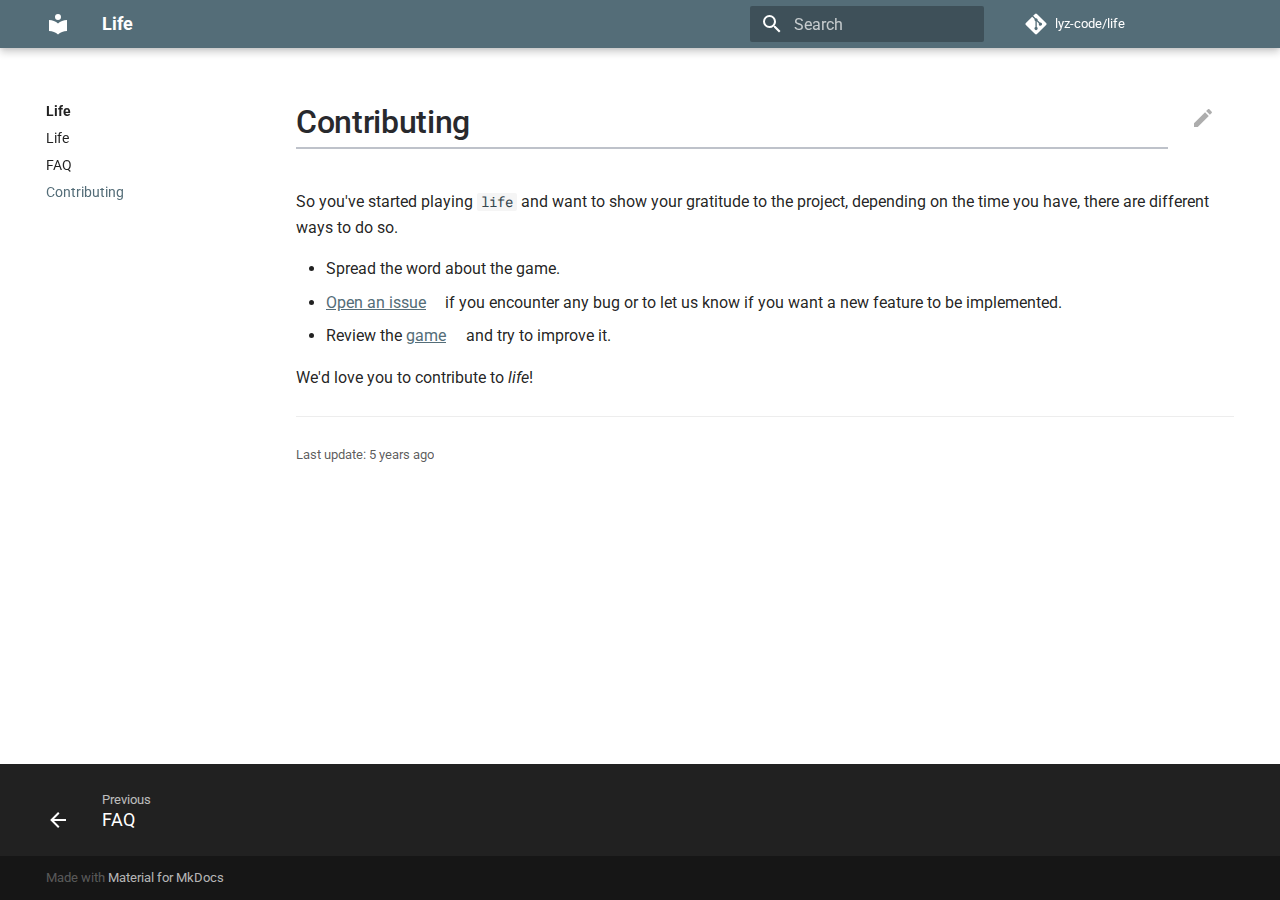
==== contributing/index.html @ 1836d6fb "deploy: f4def1aa5fb18f0d63b0f2f12a3c6569b18adb07" ====
<!doctype html><html lang=en class=no-js> <head><meta charset=utf-8><meta name=viewport content="width=device-width,initial-scale=1"><meta name=author content=Lyz><link href=https://lyz-code.github.io/life/contributing/ rel=canonical><link rel=icon href=../assets/images/favicon.png><meta name=generator content="mkdocs-1.2.3, mkdocs-material-8.1.9"><title>Contributing - Life</title><link rel=stylesheet href=../assets/stylesheets/main.2b4465f4.min.css><link rel=stylesheet href=../assets/stylesheets/palette.e6a45f82.min.css><meta name=theme-color content=#546d78><link rel=preconnect href=https://fonts.gstatic.com crossorigin><link rel=stylesheet href="https://fonts.googleapis.com/css?family=Roboto:300,400,400i,700%7CRoboto+Mono&display=fallback"><style>:root{--md-text-font:"Roboto";--md-code-font:"Roboto Mono"}</style><link rel=stylesheet href=../css/timeago.css><link rel=stylesheet href=../stylesheets/extra.css><link rel=stylesheet href=../stylesheets/links.css><script>__md_scope=new URL("..",location),__md_get=(e,_=localStorage,t=__md_scope)=>JSON.parse(_.getItem(t.pathname+"."+e)),__md_set=(e,_,t=localStorage,a=__md_scope)=>{try{t.setItem(a.pathname+"."+e,JSON.stringify(_))}catch(e){}}</script></head> <body dir=ltr data-md-color-scheme data-md-color-primary=blue-grey data-md-color-accent=light-blue> <input class=md-toggle data-md-toggle=drawer type=checkbox id=__drawer autocomplete=off> <input class=md-toggle data-md-toggle=search type=checkbox id=__search autocomplete=off> <label class=md-overlay for=__drawer></label> <div data-md-component=skip> </div> <div data-md-component=announce> </div> <header class=md-header data-md-component=header> <nav class="md-header__inner md-grid" aria-label=Header> <a href=.. title=Life class="md-header__button md-logo" aria-label=Life data-md-component=logo> <svg xmlns=http://www.w3.org/2000/svg viewbox="0 0 24 24"><path d="M12 8a3 3 0 0 0 3-3 3 3 0 0 0-3-3 3 3 0 0 0-3 3 3 3 0 0 0 3 3m0 3.54C9.64 9.35 6.5 8 3 8v11c3.5 0 6.64 1.35 9 3.54 2.36-2.19 5.5-3.54 9-3.54V8c-3.5 0-6.64 1.35-9 3.54z"/></svg> </a> <label class="md-header__button md-icon" for=__drawer> <svg xmlns=http://www.w3.org/2000/svg viewbox="0 0 24 24"><path d="M3 6h18v2H3V6m0 5h18v2H3v-2m0 5h18v2H3v-2z"/></svg> </label> <div class=md-header__title data-md-component=header-title> <div class=md-header__ellipsis> <div class=md-header__topic> <span class=md-ellipsis> Life </span> </div> <div class=md-header__topic data-md-component=header-topic> <span class=md-ellipsis> Contributing </span> </div> </div> </div> <label class="md-header__button md-icon" for=__search> <svg xmlns=http://www.w3.org/2000/svg viewbox="0 0 24 24"><path d="M9.5 3A6.5 6.5 0 0 1 16 9.5c0 1.61-.59 3.09-1.56 4.23l.27.27h.79l5 5-1.5 1.5-5-5v-.79l-.27-.27A6.516 6.516 0 0 1 9.5 16 6.5 6.5 0 0 1 3 9.5 6.5 6.5 0 0 1 9.5 3m0 2C7 5 5 7 5 9.5S7 14 9.5 14 14 12 14 9.5 12 5 9.5 5z"/></svg> </label> <div class=md-search data-md-component=search role=dialog> <label class=md-search__overlay for=__search></label> <div class=md-search__inner role=search> <form class=md-search__form name=search> <input type=text class=md-search__input name=query aria-label=Search placeholder=Search autocapitalize=off autocorrect=off autocomplete=off spellcheck=false data-md-component=search-query required> <label class="md-search__icon md-icon" for=__search> <svg xmlns=http://www.w3.org/2000/svg viewbox="0 0 24 24"><path d="M9.5 3A6.5 6.5 0 0 1 16 9.5c0 1.61-.59 3.09-1.56 4.23l.27.27h.79l5 5-1.5 1.5-5-5v-.79l-.27-.27A6.516 6.516 0 0 1 9.5 16 6.5 6.5 0 0 1 3 9.5 6.5 6.5 0 0 1 9.5 3m0 2C7 5 5 7 5 9.5S7 14 9.5 14 14 12 14 9.5 12 5 9.5 5z"/></svg> <svg xmlns=http://www.w3.org/2000/svg viewbox="0 0 24 24"><path d="M20 11v2H8l5.5 5.5-1.42 1.42L4.16 12l7.92-7.92L13.5 5.5 8 11h12z"/></svg> </label> <nav class=md-search__options aria-label=Search> <button type=reset class="md-search__icon md-icon" aria-label=Clear tabindex=-1> <svg xmlns=http://www.w3.org/2000/svg viewbox="0 0 24 24"><path d="M19 6.41 17.59 5 12 10.59 6.41 5 5 6.41 10.59 12 5 17.59 6.41 19 12 13.41 17.59 19 19 17.59 13.41 12 19 6.41z"/></svg> </button> </nav> </form> <div class=md-search__output> <div class=md-search__scrollwrap data-md-scrollfix> <div class=md-search-result data-md-component=search-result> <div class=md-search-result__meta> Initializing search </div> <ol class=md-search-result__list></ol> </div> </div> </div> </div> </div> <div class=md-header__source> <a href=https://github.com/lyz-code/life/ title="Go to repository" class=md-source data-md-component=source> <div class="md-source__icon md-icon"> <svg xmlns=http://www.w3.org/2000/svg viewbox="0 0 448 512"><path d="M439.55 236.05 244 40.45a28.87 28.87 0 0 0-40.81 0l-40.66 40.63 51.52 51.52c27.06-9.14 52.68 16.77 43.39 43.68l49.66 49.66c34.23-11.8 61.18 31 35.47 56.69-26.49 26.49-70.21-2.87-56-37.34L240.22 199v121.85c25.3 12.54 22.26 41.85 9.08 55a34.34 34.34 0 0 1-48.55 0c-17.57-17.6-11.07-46.91 11.25-56v-123c-20.8-8.51-24.6-30.74-18.64-45L142.57 101 8.45 235.14a28.86 28.86 0 0 0 0 40.81l195.61 195.6a28.86 28.86 0 0 0 40.8 0l194.69-194.69a28.86 28.86 0 0 0 0-40.81z"/></svg> </div> <div class=md-source__repository> lyz-code/life </div> </a> </div> </nav> </header> <div class=md-container data-md-component=container> <main class=md-main data-md-component=main> <div class="md-main__inner md-grid"> <div class="md-sidebar md-sidebar--primary" data-md-component=sidebar data-md-type=navigation> <div class=md-sidebar__scrollwrap> <div class=md-sidebar__inner> <nav class="md-nav md-nav--primary" aria-label=Navigation data-md-level=0> <label class=md-nav__title for=__drawer> <a href=.. title=Life class="md-nav__button md-logo" aria-label=Life data-md-component=logo> <svg xmlns=http://www.w3.org/2000/svg viewbox="0 0 24 24"><path d="M12 8a3 3 0 0 0 3-3 3 3 0 0 0-3-3 3 3 0 0 0-3 3 3 3 0 0 0 3 3m0 3.54C9.64 9.35 6.5 8 3 8v11c3.5 0 6.64 1.35 9 3.54 2.36-2.19 5.5-3.54 9-3.54V8c-3.5 0-6.64 1.35-9 3.54z"/></svg> </a> Life </label> <div class=md-nav__source> <a href=https://github.com/lyz-code/life/ title="Go to repository" class=md-source data-md-component=source> <div class="md-source__icon md-icon"> <svg xmlns=http://www.w3.org/2000/svg viewbox="0 0 448 512"><path d="M439.55 236.05 244 40.45a28.87 28.87 0 0 0-40.81 0l-40.66 40.63 51.52 51.52c27.06-9.14 52.68 16.77 43.39 43.68l49.66 49.66c34.23-11.8 61.18 31 35.47 56.69-26.49 26.49-70.21-2.87-56-37.34L240.22 199v121.85c25.3 12.54 22.26 41.85 9.08 55a34.34 34.34 0 0 1-48.55 0c-17.57-17.6-11.07-46.91 11.25-56v-123c-20.8-8.51-24.6-30.74-18.64-45L142.57 101 8.45 235.14a28.86 28.86 0 0 0 0 40.81l195.61 195.6a28.86 28.86 0 0 0 40.8 0l194.69-194.69a28.86 28.86 0 0 0 0-40.81z"/></svg> </div> <div class=md-source__repository> lyz-code/life </div> </a> </div> <ul class=md-nav__list data-md-scrollfix> <li class=md-nav__item> <a href=.. class=md-nav__link> Life </a> </li> <li class=md-nav__item> <a href=../faq/ class=md-nav__link> FAQ </a> </li> <li class="md-nav__item md-nav__item--active"> <input class="md-nav__toggle md-toggle" data-md-toggle=toc type=checkbox id=__toc> <a href=./ class="md-nav__link md-nav__link--active"> Contributing </a> </li> </ul> </nav> </div> </div> </div> <div class=md-content data-md-component=content> <article class="md-content__inner md-typeset"> <a href=https://github.com/lyz-code/life/edit/master/docs/contributing.md title="Edit this page" class="md-content__button md-icon"> <svg xmlns=http://www.w3.org/2000/svg viewbox="0 0 24 24"><path d="M20.71 7.04c.39-.39.39-1.04 0-1.41l-2.34-2.34c-.37-.39-1.02-.39-1.41 0l-1.84 1.83 3.75 3.75M3 17.25V21h3.75L17.81 9.93l-3.75-3.75L3 17.25z"/></svg> </a> <h1>Contributing</h1> <p>So you've started playing <code>life</code> and want to show your gratitude to the project, depending on the time you have, there are different ways to do so.</p> <ul> <li>Spread the word about the game.</li> <li><a href=https://github.com/lyz-code/life/issues/new>Open an issue</a> if you encounter any bug or to let us know if you want a new feature to be implemented.</li> <li>Review the <a href=https://lyz-code.github.io/life>game</a> and try to improve it.</li> </ul> <p>We'd love you to contribute to <em>life</em>!</p> <hr> <div class=md-source-file> <small> Last update: <span class="git-revision-date-localized-plugin git-revision-date-localized-plugin-timeago"><span class=timeago datetime=2021-06-22T20:42:42+00:00 locale=en></span></span><span class="git-revision-date-localized-plugin git-revision-date-localized-plugin-iso_date">2021-06-22</span> </small> </div> </article> </div> </div> </main> <footer class=md-footer> <nav class="md-footer__inner md-grid" aria-label=Footer> <a href=../faq/ class="md-footer__link md-footer__link--prev" aria-label="Previous: FAQ" rel=prev> <div class="md-footer__button md-icon"> <svg xmlns=http://www.w3.org/2000/svg viewbox="0 0 24 24"><path d="M20 11v2H8l5.5 5.5-1.42 1.42L4.16 12l7.92-7.92L13.5 5.5 8 11h12z"/></svg> </div> <div class=md-footer__title> <div class=md-ellipsis> <span class=md-footer__direction> Previous </span> FAQ </div> </div> </a> </nav> <div class="md-footer-meta md-typeset"> <div class="md-footer-meta__inner md-grid"> <div class=md-copyright> Made with <a href=https://squidfunk.github.io/mkdocs-material/ target=_blank rel=noopener> Material for MkDocs </a> </div> </div> </div> </footer> </div> <div class=md-dialog data-md-component=dialog> <div class="md-dialog__inner md-typeset"></div> </div> <script id=__config type=application/json>{"base": "..", "features": ["navigation.instant"], "translations": {"clipboard.copy": "Copy to clipboard", "clipboard.copied": "Copied to clipboard", "search.config.lang": "en", "search.config.pipeline": "trimmer, stopWordFilter", "search.config.separator": "[\\s\\-]+", "search.placeholder": "Search", "search.result.placeholder": "Type to start searching", "search.result.none": "No matching documents", "search.result.one": "1 matching document", "search.result.other": "# matching documents", "search.result.more.one": "1 more on this page", "search.result.more.other": "# more on this page", "search.result.term.missing": "Missing", "select.version.title": "Select version"}, "search": "../assets/javascripts/workers/search.22074ed6.min.js"}</script> <script src=../assets/javascripts/bundle.960e086b.min.js></script> <script src=../js/timeago.min.js></script> <script src=../js/timeago_mkdocs_material.js></script> </body> </html>
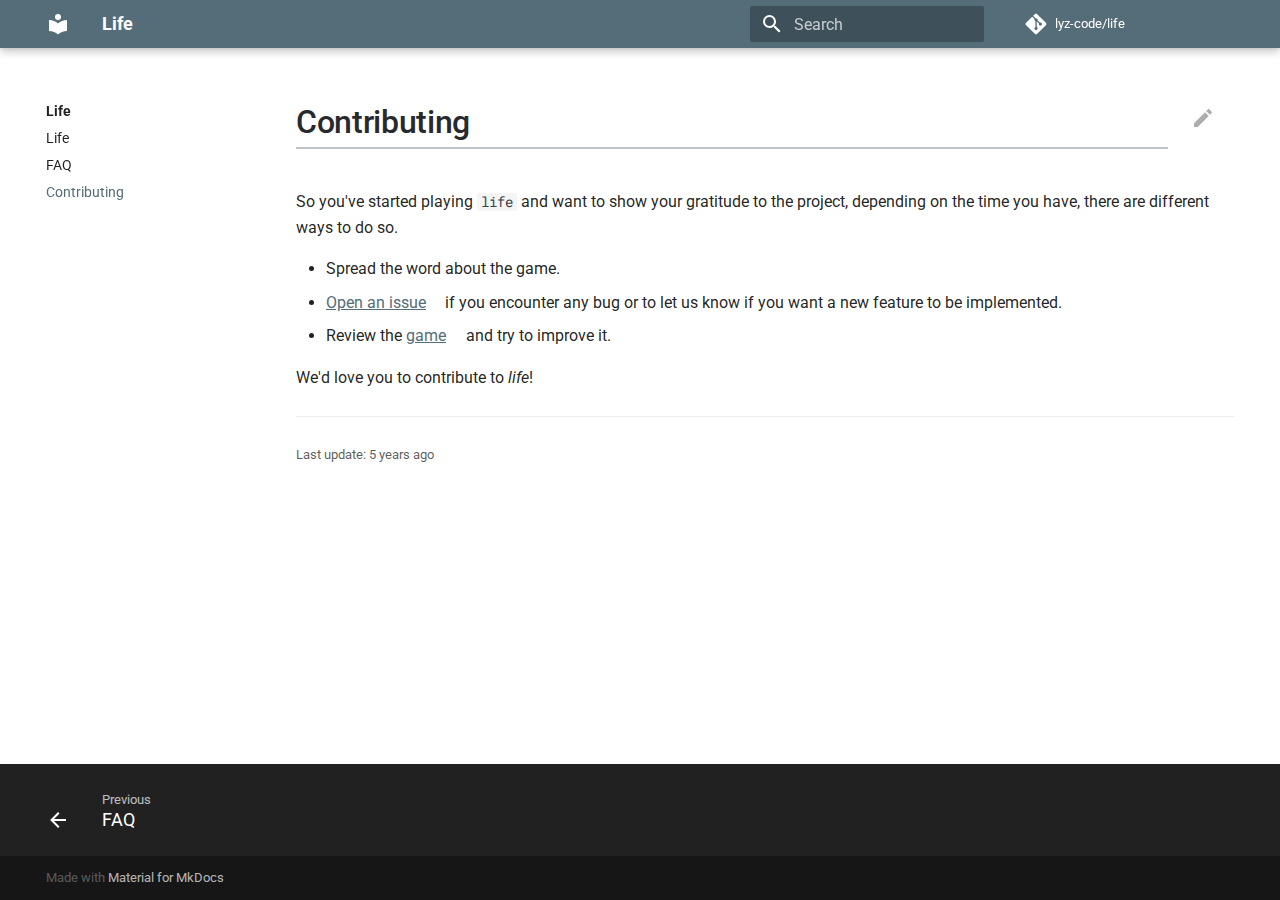
==== commit 3f2b4d5f: "deploy: 45ec21b28f0b1be869f66901654260737aacaf7c" ====
--- a/contributing/index.html
+++ b/contributing/index.html
@@ -1 +1 @@
-<!doctype html><html lang=en class=no-js> <head><meta charset=utf-8><meta name=viewport content="width=device-width,initial-scale=1"><meta name=author content=Lyz><link href=https://lyz-code.github.io/life/contributing/ rel=canonical><link rel=icon href=../assets/images/favicon.png><meta name=generator content="mkdocs-1.2.3, mkdocs-material-8.1.9"><title>Contributing - Life</title><link rel=stylesheet href=../assets/stylesheets/main.2b4465f4.min.css><link rel=stylesheet href=../assets/stylesheets/palette.e6a45f82.min.css><meta name=theme-color content=#546d78><link rel=preconnect href=https://fonts.gstatic.com crossorigin><link rel=stylesheet href="https://fonts.googleapis.com/css?family=Roboto:300,400,400i,700%7CRoboto+Mono&display=fallback"><style>:root{--md-text-font:"Roboto";--md-code-font:"Roboto Mono"}</style><link rel=stylesheet href=../css/timeago.css><link rel=stylesheet href=../stylesheets/extra.css><link rel=stylesheet href=../stylesheets/links.css><script>__md_scope=new URL("..",location),__md_get=(e,_=localStorage,t=__md_scope)=>JSON.parse(_.getItem(t.pathname+"."+e)),__md_set=(e,_,t=localStorage,a=__md_scope)=>{try{t.setItem(a.pathname+"."+e,JSON.stringify(_))}catch(e){}}</script></head> <body dir=ltr data-md-color-scheme data-md-color-primary=blue-grey data-md-color-accent=light-blue> <input class=md-toggle data-md-toggle=drawer type=checkbox id=__drawer autocomplete=off> <input class=md-toggle data-md-toggle=search type=checkbox id=__search autocomplete=off> <label class=md-overlay for=__drawer></label> <div data-md-component=skip> </div> <div data-md-component=announce> </div> <header class=md-header data-md-component=header> <nav class="md-header__inner md-grid" aria-label=Header> <a href=.. title=Life class="md-header__button md-logo" aria-label=Life data-md-component=logo> <svg xmlns=http://www.w3.org/2000/svg viewbox="0 0 24 24"><path d="M12 8a3 3 0 0 0 3-3 3 3 0 0 0-3-3 3 3 0 0 0-3 3 3 3 0 0 0 3 3m0 3.54C9.64 9.35 6.5 8 3 8v11c3.5 0 6.64 1.35 9 3.54 2.36-2.19 5.5-3.54 9-3.54V8c-3.5 0-6.64 1.35-9 3.54z"/></svg> </a> <label class="md-header__button md-icon" for=__drawer> <svg xmlns=http://www.w3.org/2000/svg viewbox="0 0 24 24"><path d="M3 6h18v2H3V6m0 5h18v2H3v-2m0 5h18v2H3v-2z"/></svg> </label> <div class=md-header__title data-md-component=header-title> <div class=md-header__ellipsis> <div class=md-header__topic> <span class=md-ellipsis> Life </span> </div> <div class=md-header__topic data-md-component=header-topic> <span class=md-ellipsis> Contributing </span> </div> </div> </div> <label class="md-header__button md-icon" for=__search> <svg xmlns=http://www.w3.org/2000/svg viewbox="0 0 24 24"><path d="M9.5 3A6.5 6.5 0 0 1 16 9.5c0 1.61-.59 3.09-1.56 4.23l.27.27h.79l5 5-1.5 1.5-5-5v-.79l-.27-.27A6.516 6.516 0 0 1 9.5 16 6.5 6.5 0 0 1 3 9.5 6.5 6.5 0 0 1 9.5 3m0 2C7 5 5 7 5 9.5S7 14 9.5 14 14 12 14 9.5 12 5 9.5 5z"/></svg> </label> <div class=md-search data-md-component=search role=dialog> <label class=md-search__overlay for=__search></label> <div class=md-search__inner role=search> <form class=md-search__form name=search> <input type=text class=md-search__input name=query aria-label=Search placeholder=Search autocapitalize=off autocorrect=off autocomplete=off spellcheck=false data-md-component=search-query required> <label class="md-search__icon md-icon" for=__search> <svg xmlns=http://www.w3.org/2000/svg viewbox="0 0 24 24"><path d="M9.5 3A6.5 6.5 0 0 1 16 9.5c0 1.61-.59 3.09-1.56 4.23l.27.27h.79l5 5-1.5 1.5-5-5v-.79l-.27-.27A6.516 6.516 0 0 1 9.5 16 6.5 6.5 0 0 1 3 9.5 6.5 6.5 0 0 1 9.5 3m0 2C7 5 5 7 5 9.5S7 14 9.5 14 14 12 14 9.5 12 5 9.5 5z"/></svg> <svg xmlns=http://www.w3.org/2000/svg viewbox="0 0 24 24"><path d="M20 11v2H8l5.5 5.5-1.42 1.42L4.16 12l7.92-7.92L13.5 5.5 8 11h12z"/></svg> </label> <nav class=md-search__options aria-label=Search> <button type=reset class="md-search__icon md-icon" aria-label=Clear tabindex=-1> <svg xmlns=http://www.w3.org/2000/svg viewbox="0 0 24 24"><path d="M19 6.41 17.59 5 12 10.59 6.41 5 5 6.41 10.59 12 5 17.59 6.41 19 12 13.41 17.59 19 19 17.59 13.41 12 19 6.41z"/></svg> </button> </nav> </form> <div class=md-search__output> <div class=md-search__scrollwrap data-md-scrollfix> <div class=md-search-result data-md-component=search-result> <div class=md-search-result__meta> Initializing search </div> <ol class=md-search-result__list></ol> </div> </div> </div> </div> </div> <div class=md-header__source> <a href=https://github.com/lyz-code/life/ title="Go to repository" class=md-source data-md-component=source> <div class="md-source__icon md-icon"> <svg xmlns=http://www.w3.org/2000/svg viewbox="0 0 448 512"><path d="M439.55 236.05 244 40.45a28.87 28.87 0 0 0-40.81 0l-40.66 40.63 51.52 51.52c27.06-9.14 52.68 16.77 43.39 43.68l49.66 49.66c34.23-11.8 61.18 31 35.47 56.69-26.49 26.49-70.21-2.87-56-37.34L240.22 199v121.85c25.3 12.54 22.26 41.85 9.08 55a34.34 34.34 0 0 1-48.55 0c-17.57-17.6-11.07-46.91 11.25-56v-123c-20.8-8.51-24.6-30.74-18.64-45L142.57 101 8.45 235.14a28.86 28.86 0 0 0 0 40.81l195.61 195.6a28.86 28.86 0 0 0 40.8 0l194.69-194.69a28.86 28.86 0 0 0 0-40.81z"/></svg> </div> <div class=md-source__repository> lyz-code/life </div> </a> </div> </nav> </header> <div class=md-container data-md-component=container> <main class=md-main data-md-component=main> <div class="md-main__inner md-grid"> <div class="md-sidebar md-sidebar--primary" data-md-component=sidebar data-md-type=navigation> <div class=md-sidebar__scrollwrap> <div class=md-sidebar__inner> <nav class="md-nav md-nav--primary" aria-label=Navigation data-md-level=0> <label class=md-nav__title for=__drawer> <a href=.. title=Life class="md-nav__button md-logo" aria-label=Life data-md-component=logo> <svg xmlns=http://www.w3.org/2000/svg viewbox="0 0 24 24"><path d="M12 8a3 3 0 0 0 3-3 3 3 0 0 0-3-3 3 3 0 0 0-3 3 3 3 0 0 0 3 3m0 3.54C9.64 9.35 6.5 8 3 8v11c3.5 0 6.64 1.35 9 3.54 2.36-2.19 5.5-3.54 9-3.54V8c-3.5 0-6.64 1.35-9 3.54z"/></svg> </a> Life </label> <div class=md-nav__source> <a href=https://github.com/lyz-code/life/ title="Go to repository" class=md-source data-md-component=source> <div class="md-source__icon md-icon"> <svg xmlns=http://www.w3.org/2000/svg viewbox="0 0 448 512"><path d="M439.55 236.05 244 40.45a28.87 28.87 0 0 0-40.81 0l-40.66 40.63 51.52 51.52c27.06-9.14 52.68 16.77 43.39 43.68l49.66 49.66c34.23-11.8 61.18 31 35.47 56.69-26.49 26.49-70.21-2.87-56-37.34L240.22 199v121.85c25.3 12.54 22.26 41.85 9.08 55a34.34 34.34 0 0 1-48.55 0c-17.57-17.6-11.07-46.91 11.25-56v-123c-20.8-8.51-24.6-30.74-18.64-45L142.57 101 8.45 235.14a28.86 28.86 0 0 0 0 40.81l195.61 195.6a28.86 28.86 0 0 0 40.8 0l194.69-194.69a28.86 28.86 0 0 0 0-40.81z"/></svg> </div> <div class=md-source__repository> lyz-code/life </div> </a> </div> <ul class=md-nav__list data-md-scrollfix> <li class=md-nav__item> <a href=.. class=md-nav__link> Life </a> </li> <li class=md-nav__item> <a href=../faq/ class=md-nav__link> FAQ </a> </li> <li class="md-nav__item md-nav__item--active"> <input class="md-nav__toggle md-toggle" data-md-toggle=toc type=checkbox id=__toc> <a href=./ class="md-nav__link md-nav__link--active"> Contributing </a> </li> </ul> </nav> </div> </div> </div> <div class=md-content data-md-component=content> <article class="md-content__inner md-typeset"> <a href=https://github.com/lyz-code/life/edit/master/docs/contributing.md title="Edit this page" class="md-content__button md-icon"> <svg xmlns=http://www.w3.org/2000/svg viewbox="0 0 24 24"><path d="M20.71 7.04c.39-.39.39-1.04 0-1.41l-2.34-2.34c-.37-.39-1.02-.39-1.41 0l-1.84 1.83 3.75 3.75M3 17.25V21h3.75L17.81 9.93l-3.75-3.75L3 17.25z"/></svg> </a> <h1>Contributing</h1> <p>So you've started playing <code>life</code> and want to show your gratitude to the project, depending on the time you have, there are different ways to do so.</p> <ul> <li>Spread the word about the game.</li> <li><a href=https://github.com/lyz-code/life/issues/new>Open an issue</a> if you encounter any bug or to let us know if you want a new feature to be implemented.</li> <li>Review the <a href=https://lyz-code.github.io/life>game</a> and try to improve it.</li> </ul> <p>We'd love you to contribute to <em>life</em>!</p> <hr> <div class=md-source-file> <small> Last update: <span class="git-revision-date-localized-plugin git-revision-date-localized-plugin-timeago"><span class=timeago datetime=2021-06-22T20:42:42+00:00 locale=en></span></span><span class="git-revision-date-localized-plugin git-revision-date-localized-plugin-iso_date">2021-06-22</span> </small> </div> </article> </div> </div> </main> <footer class=md-footer> <nav class="md-footer__inner md-grid" aria-label=Footer> <a href=../faq/ class="md-footer__link md-footer__link--prev" aria-label="Previous: FAQ" rel=prev> <div class="md-footer__button md-icon"> <svg xmlns=http://www.w3.org/2000/svg viewbox="0 0 24 24"><path d="M20 11v2H8l5.5 5.5-1.42 1.42L4.16 12l7.92-7.92L13.5 5.5 8 11h12z"/></svg> </div> <div class=md-footer__title> <div class=md-ellipsis> <span class=md-footer__direction> Previous </span> FAQ </div> </div> </a> </nav> <div class="md-footer-meta md-typeset"> <div class="md-footer-meta__inner md-grid"> <div class=md-copyright> Made with <a href=https://squidfunk.github.io/mkdocs-material/ target=_blank rel=noopener> Material for MkDocs </a> </div> </div> </div> </footer> </div> <div class=md-dialog data-md-component=dialog> <div class="md-dialog__inner md-typeset"></div> </div> <script id=__config type=application/json>{"base": "..", "features": ["navigation.instant"], "translations": {"clipboard.copy": "Copy to clipboard", "clipboard.copied": "Copied to clipboard", "search.config.lang": "en", "search.config.pipeline": "trimmer, stopWordFilter", "search.config.separator": "[\\s\\-]+", "search.placeholder": "Search", "search.result.placeholder": "Type to start searching", "search.result.none": "No matching documents", "search.result.one": "1 matching document", "search.result.other": "# matching documents", "search.result.more.one": "1 more on this page", "search.result.more.other": "# more on this page", "search.result.term.missing": "Missing", "select.version.title": "Select version"}, "search": "../assets/javascripts/workers/search.22074ed6.min.js"}</script> <script src=../assets/javascripts/bundle.960e086b.min.js></script> <script src=../js/timeago.min.js></script> <script src=../js/timeago_mkdocs_material.js></script> </body> </html>+<!doctype html><html lang=en class=no-js> <head><meta charset=utf-8><meta name=viewport content="width=device-width,initial-scale=1"><meta name=author content=Lyz><link href=https://lyz-code.github.io/life/contributing/ rel=canonical><link rel=icon href=../assets/images/favicon.png><meta name=generator content="mkdocs-1.2.3, mkdocs-material-8.1.10"><title>Contributing - Life</title><link rel=stylesheet href=../assets/stylesheets/main.d6be258b.min.css><link rel=stylesheet href=../assets/stylesheets/palette.e6a45f82.min.css><meta name=theme-color content=#546d78><link rel=preconnect href=https://fonts.gstatic.com crossorigin><link rel=stylesheet href="https://fonts.googleapis.com/css?family=Roboto:300,400,400i,700%7CRoboto+Mono&display=fallback"><style>:root{--md-text-font:"Roboto";--md-code-font:"Roboto Mono"}</style><link rel=stylesheet href=../css/timeago.css><link rel=stylesheet href=../stylesheets/extra.css><link rel=stylesheet href=../stylesheets/links.css><script>__md_scope=new URL("..",location),__md_get=(e,_=localStorage,t=__md_scope)=>JSON.parse(_.getItem(t.pathname+"."+e)),__md_set=(e,_,t=localStorage,a=__md_scope)=>{try{t.setItem(a.pathname+"."+e,JSON.stringify(_))}catch(e){}}</script></head> <body dir=ltr data-md-color-scheme data-md-color-primary=blue-grey data-md-color-accent=light-blue> <input class=md-toggle data-md-toggle=drawer type=checkbox id=__drawer autocomplete=off> <input class=md-toggle data-md-toggle=search type=checkbox id=__search autocomplete=off> <label class=md-overlay for=__drawer></label> <div data-md-component=skip> </div> <div data-md-component=announce> </div> <header class=md-header data-md-component=header> <nav class="md-header__inner md-grid" aria-label=Header> <a href=.. title=Life class="md-header__button md-logo" aria-label=Life data-md-component=logo> <svg xmlns=http://www.w3.org/2000/svg viewbox="0 0 24 24"><path d="M12 8a3 3 0 0 0 3-3 3 3 0 0 0-3-3 3 3 0 0 0-3 3 3 3 0 0 0 3 3m0 3.54C9.64 9.35 6.5 8 3 8v11c3.5 0 6.64 1.35 9 3.54 2.36-2.19 5.5-3.54 9-3.54V8c-3.5 0-6.64 1.35-9 3.54z"/></svg> </a> <label class="md-header__button md-icon" for=__drawer> <svg xmlns=http://www.w3.org/2000/svg viewbox="0 0 24 24"><path d="M3 6h18v2H3V6m0 5h18v2H3v-2m0 5h18v2H3v-2z"/></svg> </label> <div class=md-header__title data-md-component=header-title> <div class=md-header__ellipsis> <div class=md-header__topic> <span class=md-ellipsis> Life </span> </div> <div class=md-header__topic data-md-component=header-topic> <span class=md-ellipsis> Contributing </span> </div> </div> </div> <label class="md-header__button md-icon" for=__search> <svg xmlns=http://www.w3.org/2000/svg viewbox="0 0 24 24"><path d="M9.5 3A6.5 6.5 0 0 1 16 9.5c0 1.61-.59 3.09-1.56 4.23l.27.27h.79l5 5-1.5 1.5-5-5v-.79l-.27-.27A6.516 6.516 0 0 1 9.5 16 6.5 6.5 0 0 1 3 9.5 6.5 6.5 0 0 1 9.5 3m0 2C7 5 5 7 5 9.5S7 14 9.5 14 14 12 14 9.5 12 5 9.5 5z"/></svg> </label> <div class=md-search data-md-component=search role=dialog> <label class=md-search__overlay for=__search></label> <div class=md-search__inner role=search> <form class=md-search__form name=search> <input type=text class=md-search__input name=query aria-label=Search placeholder=Search autocapitalize=off autocorrect=off autocomplete=off spellcheck=false data-md-component=search-query required> <label class="md-search__icon md-icon" for=__search> <svg xmlns=http://www.w3.org/2000/svg viewbox="0 0 24 24"><path d="M9.5 3A6.5 6.5 0 0 1 16 9.5c0 1.61-.59 3.09-1.56 4.23l.27.27h.79l5 5-1.5 1.5-5-5v-.79l-.27-.27A6.516 6.516 0 0 1 9.5 16 6.5 6.5 0 0 1 3 9.5 6.5 6.5 0 0 1 9.5 3m0 2C7 5 5 7 5 9.5S7 14 9.5 14 14 12 14 9.5 12 5 9.5 5z"/></svg> <svg xmlns=http://www.w3.org/2000/svg viewbox="0 0 24 24"><path d="M20 11v2H8l5.5 5.5-1.42 1.42L4.16 12l7.92-7.92L13.5 5.5 8 11h12z"/></svg> </label> <nav class=md-search__options aria-label=Search> <button type=reset class="md-search__icon md-icon" aria-label=Clear tabindex=-1> <svg xmlns=http://www.w3.org/2000/svg viewbox="0 0 24 24"><path d="M19 6.41 17.59 5 12 10.59 6.41 5 5 6.41 10.59 12 5 17.59 6.41 19 12 13.41 17.59 19 19 17.59 13.41 12 19 6.41z"/></svg> </button> </nav> </form> <div class=md-search__output> <div class=md-search__scrollwrap data-md-scrollfix> <div class=md-search-result data-md-component=search-result> <div class=md-search-result__meta> Initializing search </div> <ol class=md-search-result__list></ol> </div> </div> </div> </div> </div> <div class=md-header__source> <a href=https://github.com/lyz-code/life/ title="Go to repository" class=md-source data-md-component=source> <div class="md-source__icon md-icon"> <svg xmlns=http://www.w3.org/2000/svg viewbox="0 0 448 512"><path d="M439.55 236.05 244 40.45a28.87 28.87 0 0 0-40.81 0l-40.66 40.63 51.52 51.52c27.06-9.14 52.68 16.77 43.39 43.68l49.66 49.66c34.23-11.8 61.18 31 35.47 56.69-26.49 26.49-70.21-2.87-56-37.34L240.22 199v121.85c25.3 12.54 22.26 41.85 9.08 55a34.34 34.34 0 0 1-48.55 0c-17.57-17.6-11.07-46.91 11.25-56v-123c-20.8-8.51-24.6-30.74-18.64-45L142.57 101 8.45 235.14a28.86 28.86 0 0 0 0 40.81l195.61 195.6a28.86 28.86 0 0 0 40.8 0l194.69-194.69a28.86 28.86 0 0 0 0-40.81z"/></svg> </div> <div class=md-source__repository> lyz-code/life </div> </a> </div> </nav> </header> <div class=md-container data-md-component=container> <main class=md-main data-md-component=main> <div class="md-main__inner md-grid"> <div class="md-sidebar md-sidebar--primary" data-md-component=sidebar data-md-type=navigation> <div class=md-sidebar__scrollwrap> <div class=md-sidebar__inner> <nav class="md-nav md-nav--primary" aria-label=Navigation data-md-level=0> <label class=md-nav__title for=__drawer> <a href=.. title=Life class="md-nav__button md-logo" aria-label=Life data-md-component=logo> <svg xmlns=http://www.w3.org/2000/svg viewbox="0 0 24 24"><path d="M12 8a3 3 0 0 0 3-3 3 3 0 0 0-3-3 3 3 0 0 0-3 3 3 3 0 0 0 3 3m0 3.54C9.64 9.35 6.5 8 3 8v11c3.5 0 6.64 1.35 9 3.54 2.36-2.19 5.5-3.54 9-3.54V8c-3.5 0-6.64 1.35-9 3.54z"/></svg> </a> Life </label> <div class=md-nav__source> <a href=https://github.com/lyz-code/life/ title="Go to repository" class=md-source data-md-component=source> <div class="md-source__icon md-icon"> <svg xmlns=http://www.w3.org/2000/svg viewbox="0 0 448 512"><path d="M439.55 236.05 244 40.45a28.87 28.87 0 0 0-40.81 0l-40.66 40.63 51.52 51.52c27.06-9.14 52.68 16.77 43.39 43.68l49.66 49.66c34.23-11.8 61.18 31 35.47 56.69-26.49 26.49-70.21-2.87-56-37.34L240.22 199v121.85c25.3 12.54 22.26 41.85 9.08 55a34.34 34.34 0 0 1-48.55 0c-17.57-17.6-11.07-46.91 11.25-56v-123c-20.8-8.51-24.6-30.74-18.64-45L142.57 101 8.45 235.14a28.86 28.86 0 0 0 0 40.81l195.61 195.6a28.86 28.86 0 0 0 40.8 0l194.69-194.69a28.86 28.86 0 0 0 0-40.81z"/></svg> </div> <div class=md-source__repository> lyz-code/life </div> </a> </div> <ul class=md-nav__list data-md-scrollfix> <li class=md-nav__item> <a href=.. class=md-nav__link> Life </a> </li> <li class=md-nav__item> <a href=../faq/ class=md-nav__link> FAQ </a> </li> <li class="md-nav__item md-nav__item--active"> <input class="md-nav__toggle md-toggle" data-md-toggle=toc type=checkbox id=__toc> <a href=./ class="md-nav__link md-nav__link--active"> Contributing </a> </li> </ul> </nav> </div> </div> </div> <div class=md-content data-md-component=content> <article class="md-content__inner md-typeset"> <a href=https://github.com/lyz-code/life/edit/master/docs/contributing.md title="Edit this page" class="md-content__button md-icon"> <svg xmlns=http://www.w3.org/2000/svg viewbox="0 0 24 24"><path d="M20.71 7.04c.39-.39.39-1.04 0-1.41l-2.34-2.34c-.37-.39-1.02-.39-1.41 0l-1.84 1.83 3.75 3.75M3 17.25V21h3.75L17.81 9.93l-3.75-3.75L3 17.25z"/></svg> </a> <h1>Contributing</h1> <p>So you've started playing <code>life</code> and want to show your gratitude to the project, depending on the time you have, there are different ways to do so.</p> <ul> <li>Spread the word about the game.</li> <li><a href=https://github.com/lyz-code/life/issues/new>Open an issue</a> if you encounter any bug or to let us know if you want a new feature to be implemented.</li> <li>Review the <a href=https://lyz-code.github.io/life>game</a> and try to improve it.</li> </ul> <p>We'd love you to contribute to <em>life</em>!</p> <hr> <div class=md-source-file> <small> Last update: <span class="git-revision-date-localized-plugin git-revision-date-localized-plugin-timeago"><span class=timeago datetime=2021-06-22T20:42:42+00:00 locale=en></span></span><span class="git-revision-date-localized-plugin git-revision-date-localized-plugin-iso_date">2021-06-22</span> </small> </div> </article> </div> </div> </main> <footer class=md-footer> <nav class="md-footer__inner md-grid" aria-label=Footer> <a href=../faq/ class="md-footer__link md-footer__link--prev" aria-label="Previous: FAQ" rel=prev> <div class="md-footer__button md-icon"> <svg xmlns=http://www.w3.org/2000/svg viewbox="0 0 24 24"><path d="M20 11v2H8l5.5 5.5-1.42 1.42L4.16 12l7.92-7.92L13.5 5.5 8 11h12z"/></svg> </div> <div class=md-footer__title> <div class=md-ellipsis> <span class=md-footer__direction> Previous </span> FAQ </div> </div> </a> </nav> <div class="md-footer-meta md-typeset"> <div class="md-footer-meta__inner md-grid"> <div class=md-copyright> Made with <a href=https://squidfunk.github.io/mkdocs-material/ target=_blank rel=noopener> Material for MkDocs </a> </div> </div> </div> </footer> </div> <div class=md-dialog data-md-component=dialog> <div class="md-dialog__inner md-typeset"></div> </div> <script id=__config type=application/json>{"base": "..", "features": ["navigation.instant"], "translations": {"clipboard.copy": "Copy to clipboard", "clipboard.copied": "Copied to clipboard", "search.config.lang": "en", "search.config.pipeline": "trimmer, stopWordFilter", "search.config.separator": "[\\s\\-]+", "search.placeholder": "Search", "search.result.placeholder": "Type to start searching", "search.result.none": "No matching documents", "search.result.one": "1 matching document", "search.result.other": "# matching documents", "search.result.more.one": "1 more on this page", "search.result.more.other": "# more on this page", "search.result.term.missing": "Missing", "select.version.title": "Select version"}, "search": "../assets/javascripts/workers/search.092fa1f6.min.js"}</script> <script src=../assets/javascripts/bundle.e3b2bf44.min.js></script> <script src=../js/timeago.min.js></script> <script src=../js/timeago_mkdocs_material.js></script> </body> </html>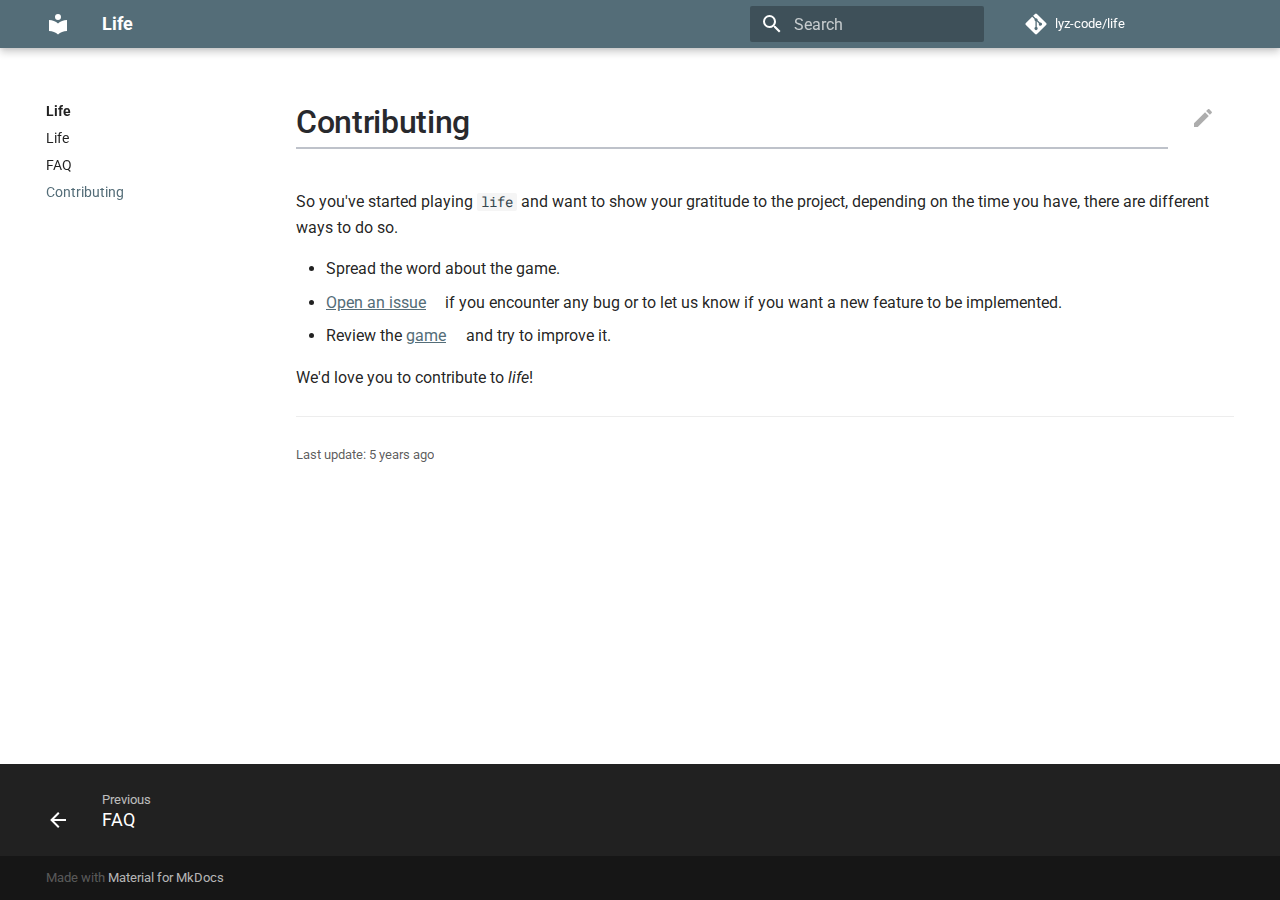
==== commit f69d1c24: "deploy: bae96c93d1331f61fea70f4b4ef0b26a9c4d161f" ====
--- a/contributing/index.html
+++ b/contributing/index.html
@@ -1 +1 @@
-<!doctype html><html lang=en class=no-js> <head><meta charset=utf-8><meta name=viewport content="width=device-width,initial-scale=1"><meta name=author content=Lyz><link href=https://lyz-code.github.io/life/contributing/ rel=canonical><link rel=icon href=../assets/images/favicon.png><meta name=generator content="mkdocs-1.2.3, mkdocs-material-8.1.10"><title>Contributing - Life</title><link rel=stylesheet href=../assets/stylesheets/main.d6be258b.min.css><link rel=stylesheet href=../assets/stylesheets/palette.e6a45f82.min.css><meta name=theme-color content=#546d78><link rel=preconnect href=https://fonts.gstatic.com crossorigin><link rel=stylesheet href="https://fonts.googleapis.com/css?family=Roboto:300,400,400i,700%7CRoboto+Mono&display=fallback"><style>:root{--md-text-font:"Roboto";--md-code-font:"Roboto Mono"}</style><link rel=stylesheet href=../css/timeago.css><link rel=stylesheet href=../stylesheets/extra.css><link rel=stylesheet href=../stylesheets/links.css><script>__md_scope=new URL("..",location),__md_get=(e,_=localStorage,t=__md_scope)=>JSON.parse(_.getItem(t.pathname+"."+e)),__md_set=(e,_,t=localStorage,a=__md_scope)=>{try{t.setItem(a.pathname+"."+e,JSON.stringify(_))}catch(e){}}</script></head> <body dir=ltr data-md-color-scheme data-md-color-primary=blue-grey data-md-color-accent=light-blue> <input class=md-toggle data-md-toggle=drawer type=checkbox id=__drawer autocomplete=off> <input class=md-toggle data-md-toggle=search type=checkbox id=__search autocomplete=off> <label class=md-overlay for=__drawer></label> <div data-md-component=skip> </div> <div data-md-component=announce> </div> <header class=md-header data-md-component=header> <nav class="md-header__inner md-grid" aria-label=Header> <a href=.. title=Life class="md-header__button md-logo" aria-label=Life data-md-component=logo> <svg xmlns=http://www.w3.org/2000/svg viewbox="0 0 24 24"><path d="M12 8a3 3 0 0 0 3-3 3 3 0 0 0-3-3 3 3 0 0 0-3 3 3 3 0 0 0 3 3m0 3.54C9.64 9.35 6.5 8 3 8v11c3.5 0 6.64 1.35 9 3.54 2.36-2.19 5.5-3.54 9-3.54V8c-3.5 0-6.64 1.35-9 3.54z"/></svg> </a> <label class="md-header__button md-icon" for=__drawer> <svg xmlns=http://www.w3.org/2000/svg viewbox="0 0 24 24"><path d="M3 6h18v2H3V6m0 5h18v2H3v-2m0 5h18v2H3v-2z"/></svg> </label> <div class=md-header__title data-md-component=header-title> <div class=md-header__ellipsis> <div class=md-header__topic> <span class=md-ellipsis> Life </span> </div> <div class=md-header__topic data-md-component=header-topic> <span class=md-ellipsis> Contributing </span> </div> </div> </div> <label class="md-header__button md-icon" for=__search> <svg xmlns=http://www.w3.org/2000/svg viewbox="0 0 24 24"><path d="M9.5 3A6.5 6.5 0 0 1 16 9.5c0 1.61-.59 3.09-1.56 4.23l.27.27h.79l5 5-1.5 1.5-5-5v-.79l-.27-.27A6.516 6.516 0 0 1 9.5 16 6.5 6.5 0 0 1 3 9.5 6.5 6.5 0 0 1 9.5 3m0 2C7 5 5 7 5 9.5S7 14 9.5 14 14 12 14 9.5 12 5 9.5 5z"/></svg> </label> <div class=md-search data-md-component=search role=dialog> <label class=md-search__overlay for=__search></label> <div class=md-search__inner role=search> <form class=md-search__form name=search> <input type=text class=md-search__input name=query aria-label=Search placeholder=Search autocapitalize=off autocorrect=off autocomplete=off spellcheck=false data-md-component=search-query required> <label class="md-search__icon md-icon" for=__search> <svg xmlns=http://www.w3.org/2000/svg viewbox="0 0 24 24"><path d="M9.5 3A6.5 6.5 0 0 1 16 9.5c0 1.61-.59 3.09-1.56 4.23l.27.27h.79l5 5-1.5 1.5-5-5v-.79l-.27-.27A6.516 6.516 0 0 1 9.5 16 6.5 6.5 0 0 1 3 9.5 6.5 6.5 0 0 1 9.5 3m0 2C7 5 5 7 5 9.5S7 14 9.5 14 14 12 14 9.5 12 5 9.5 5z"/></svg> <svg xmlns=http://www.w3.org/2000/svg viewbox="0 0 24 24"><path d="M20 11v2H8l5.5 5.5-1.42 1.42L4.16 12l7.92-7.92L13.5 5.5 8 11h12z"/></svg> </label> <nav class=md-search__options aria-label=Search> <button type=reset class="md-search__icon md-icon" aria-label=Clear tabindex=-1> <svg xmlns=http://www.w3.org/2000/svg viewbox="0 0 24 24"><path d="M19 6.41 17.59 5 12 10.59 6.41 5 5 6.41 10.59 12 5 17.59 6.41 19 12 13.41 17.59 19 19 17.59 13.41 12 19 6.41z"/></svg> </button> </nav> </form> <div class=md-search__output> <div class=md-search__scrollwrap data-md-scrollfix> <div class=md-search-result data-md-component=search-result> <div class=md-search-result__meta> Initializing search </div> <ol class=md-search-result__list></ol> </div> </div> </div> </div> </div> <div class=md-header__source> <a href=https://github.com/lyz-code/life/ title="Go to repository" class=md-source data-md-component=source> <div class="md-source__icon md-icon"> <svg xmlns=http://www.w3.org/2000/svg viewbox="0 0 448 512"><path d="M439.55 236.05 244 40.45a28.87 28.87 0 0 0-40.81 0l-40.66 40.63 51.52 51.52c27.06-9.14 52.68 16.77 43.39 43.68l49.66 49.66c34.23-11.8 61.18 31 35.47 56.69-26.49 26.49-70.21-2.87-56-37.34L240.22 199v121.85c25.3 12.54 22.26 41.85 9.08 55a34.34 34.34 0 0 1-48.55 0c-17.57-17.6-11.07-46.91 11.25-56v-123c-20.8-8.51-24.6-30.74-18.64-45L142.57 101 8.45 235.14a28.86 28.86 0 0 0 0 40.81l195.61 195.6a28.86 28.86 0 0 0 40.8 0l194.69-194.69a28.86 28.86 0 0 0 0-40.81z"/></svg> </div> <div class=md-source__repository> lyz-code/life </div> </a> </div> </nav> </header> <div class=md-container data-md-component=container> <main class=md-main data-md-component=main> <div class="md-main__inner md-grid"> <div class="md-sidebar md-sidebar--primary" data-md-component=sidebar data-md-type=navigation> <div class=md-sidebar__scrollwrap> <div class=md-sidebar__inner> <nav class="md-nav md-nav--primary" aria-label=Navigation data-md-level=0> <label class=md-nav__title for=__drawer> <a href=.. title=Life class="md-nav__button md-logo" aria-label=Life data-md-component=logo> <svg xmlns=http://www.w3.org/2000/svg viewbox="0 0 24 24"><path d="M12 8a3 3 0 0 0 3-3 3 3 0 0 0-3-3 3 3 0 0 0-3 3 3 3 0 0 0 3 3m0 3.54C9.64 9.35 6.5 8 3 8v11c3.5 0 6.64 1.35 9 3.54 2.36-2.19 5.5-3.54 9-3.54V8c-3.5 0-6.64 1.35-9 3.54z"/></svg> </a> Life </label> <div class=md-nav__source> <a href=https://github.com/lyz-code/life/ title="Go to repository" class=md-source data-md-component=source> <div class="md-source__icon md-icon"> <svg xmlns=http://www.w3.org/2000/svg viewbox="0 0 448 512"><path d="M439.55 236.05 244 40.45a28.87 28.87 0 0 0-40.81 0l-40.66 40.63 51.52 51.52c27.06-9.14 52.68 16.77 43.39 43.68l49.66 49.66c34.23-11.8 61.18 31 35.47 56.69-26.49 26.49-70.21-2.87-56-37.34L240.22 199v121.85c25.3 12.54 22.26 41.85 9.08 55a34.34 34.34 0 0 1-48.55 0c-17.57-17.6-11.07-46.91 11.25-56v-123c-20.8-8.51-24.6-30.74-18.64-45L142.57 101 8.45 235.14a28.86 28.86 0 0 0 0 40.81l195.61 195.6a28.86 28.86 0 0 0 40.8 0l194.69-194.69a28.86 28.86 0 0 0 0-40.81z"/></svg> </div> <div class=md-source__repository> lyz-code/life </div> </a> </div> <ul class=md-nav__list data-md-scrollfix> <li class=md-nav__item> <a href=.. class=md-nav__link> Life </a> </li> <li class=md-nav__item> <a href=../faq/ class=md-nav__link> FAQ </a> </li> <li class="md-nav__item md-nav__item--active"> <input class="md-nav__toggle md-toggle" data-md-toggle=toc type=checkbox id=__toc> <a href=./ class="md-nav__link md-nav__link--active"> Contributing </a> </li> </ul> </nav> </div> </div> </div> <div class=md-content data-md-component=content> <article class="md-content__inner md-typeset"> <a href=https://github.com/lyz-code/life/edit/master/docs/contributing.md title="Edit this page" class="md-content__button md-icon"> <svg xmlns=http://www.w3.org/2000/svg viewbox="0 0 24 24"><path d="M20.71 7.04c.39-.39.39-1.04 0-1.41l-2.34-2.34c-.37-.39-1.02-.39-1.41 0l-1.84 1.83 3.75 3.75M3 17.25V21h3.75L17.81 9.93l-3.75-3.75L3 17.25z"/></svg> </a> <h1>Contributing</h1> <p>So you've started playing <code>life</code> and want to show your gratitude to the project, depending on the time you have, there are different ways to do so.</p> <ul> <li>Spread the word about the game.</li> <li><a href=https://github.com/lyz-code/life/issues/new>Open an issue</a> if you encounter any bug or to let us know if you want a new feature to be implemented.</li> <li>Review the <a href=https://lyz-code.github.io/life>game</a> and try to improve it.</li> </ul> <p>We'd love you to contribute to <em>life</em>!</p> <hr> <div class=md-source-file> <small> Last update: <span class="git-revision-date-localized-plugin git-revision-date-localized-plugin-timeago"><span class=timeago datetime=2021-06-22T20:42:42+00:00 locale=en></span></span><span class="git-revision-date-localized-plugin git-revision-date-localized-plugin-iso_date">2021-06-22</span> </small> </div> </article> </div> </div> </main> <footer class=md-footer> <nav class="md-footer__inner md-grid" aria-label=Footer> <a href=../faq/ class="md-footer__link md-footer__link--prev" aria-label="Previous: FAQ" rel=prev> <div class="md-footer__button md-icon"> <svg xmlns=http://www.w3.org/2000/svg viewbox="0 0 24 24"><path d="M20 11v2H8l5.5 5.5-1.42 1.42L4.16 12l7.92-7.92L13.5 5.5 8 11h12z"/></svg> </div> <div class=md-footer__title> <div class=md-ellipsis> <span class=md-footer__direction> Previous </span> FAQ </div> </div> </a> </nav> <div class="md-footer-meta md-typeset"> <div class="md-footer-meta__inner md-grid"> <div class=md-copyright> Made with <a href=https://squidfunk.github.io/mkdocs-material/ target=_blank rel=noopener> Material for MkDocs </a> </div> </div> </div> </footer> </div> <div class=md-dialog data-md-component=dialog> <div class="md-dialog__inner md-typeset"></div> </div> <script id=__config type=application/json>{"base": "..", "features": ["navigation.instant"], "translations": {"clipboard.copy": "Copy to clipboard", "clipboard.copied": "Copied to clipboard", "search.config.lang": "en", "search.config.pipeline": "trimmer, stopWordFilter", "search.config.separator": "[\\s\\-]+", "search.placeholder": "Search", "search.result.placeholder": "Type to start searching", "search.result.none": "No matching documents", "search.result.one": "1 matching document", "search.result.other": "# matching documents", "search.result.more.one": "1 more on this page", "search.result.more.other": "# more on this page", "search.result.term.missing": "Missing", "select.version.title": "Select version"}, "search": "../assets/javascripts/workers/search.092fa1f6.min.js"}</script> <script src=../assets/javascripts/bundle.e3b2bf44.min.js></script> <script src=../js/timeago.min.js></script> <script src=../js/timeago_mkdocs_material.js></script> </body> </html>+<!doctype html><html lang=en class=no-js> <head><meta charset=utf-8><meta name=viewport content="width=device-width,initial-scale=1"><meta name=author content=Lyz><link href=https://lyz-code.github.io/life/contributing/ rel=canonical><link rel=icon href=../assets/images/favicon.png><meta name=generator content="mkdocs-1.2.3, mkdocs-material-8.2.1"><title>Contributing - Life</title><link rel=stylesheet href=../assets/stylesheets/main.e8d9bf0c.min.css><link rel=stylesheet href=../assets/stylesheets/palette.e6a45f82.min.css><meta name=theme-color content=#546d78><link rel=preconnect href=https://fonts.gstatic.com crossorigin><link rel=stylesheet href="https://fonts.googleapis.com/css?family=Roboto:300,400,400i,700%7CRoboto+Mono&display=fallback"><style>:root{--md-text-font:"Roboto";--md-code-font:"Roboto Mono"}</style><link rel=stylesheet href=../css/timeago.css><link rel=stylesheet href=../stylesheets/extra.css><link rel=stylesheet href=../stylesheets/links.css><script>__md_scope=new URL("..",location),__md_get=(e,_=localStorage,t=__md_scope)=>JSON.parse(_.getItem(t.pathname+"."+e)),__md_set=(e,_,t=localStorage,a=__md_scope)=>{try{t.setItem(a.pathname+"."+e,JSON.stringify(_))}catch(e){}}</script></head> <body dir=ltr data-md-color-scheme data-md-color-primary=blue-grey data-md-color-accent=light-blue> <input class=md-toggle data-md-toggle=drawer type=checkbox id=__drawer autocomplete=off> <input class=md-toggle data-md-toggle=search type=checkbox id=__search autocomplete=off> <label class=md-overlay for=__drawer></label> <div data-md-component=skip> </div> <div data-md-component=announce> </div> <header class=md-header data-md-component=header> <nav class="md-header__inner md-grid" aria-label=Header> <a href=.. title=Life class="md-header__button md-logo" aria-label=Life data-md-component=logo> <svg xmlns=http://www.w3.org/2000/svg viewbox="0 0 24 24"><path d="M12 8a3 3 0 0 0 3-3 3 3 0 0 0-3-3 3 3 0 0 0-3 3 3 3 0 0 0 3 3m0 3.54C9.64 9.35 6.5 8 3 8v11c3.5 0 6.64 1.35 9 3.54 2.36-2.19 5.5-3.54 9-3.54V8c-3.5 0-6.64 1.35-9 3.54z"/></svg> </a> <label class="md-header__button md-icon" for=__drawer> <svg xmlns=http://www.w3.org/2000/svg viewbox="0 0 24 24"><path d="M3 6h18v2H3V6m0 5h18v2H3v-2m0 5h18v2H3v-2z"/></svg> </label> <div class=md-header__title data-md-component=header-title> <div class=md-header__ellipsis> <div class=md-header__topic> <span class=md-ellipsis> Life </span> </div> <div class=md-header__topic data-md-component=header-topic> <span class=md-ellipsis> Contributing </span> </div> </div> </div> <label class="md-header__button md-icon" for=__search> <svg xmlns=http://www.w3.org/2000/svg viewbox="0 0 24 24"><path d="M9.5 3A6.5 6.5 0 0 1 16 9.5c0 1.61-.59 3.09-1.56 4.23l.27.27h.79l5 5-1.5 1.5-5-5v-.79l-.27-.27A6.516 6.516 0 0 1 9.5 16 6.5 6.5 0 0 1 3 9.5 6.5 6.5 0 0 1 9.5 3m0 2C7 5 5 7 5 9.5S7 14 9.5 14 14 12 14 9.5 12 5 9.5 5z"/></svg> </label> <div class=md-search data-md-component=search role=dialog> <label class=md-search__overlay for=__search></label> <div class=md-search__inner role=search> <form class=md-search__form name=search> <input type=text class=md-search__input name=query aria-label=Search placeholder=Search autocapitalize=off autocorrect=off autocomplete=off spellcheck=false data-md-component=search-query required> <label class="md-search__icon md-icon" for=__search> <svg xmlns=http://www.w3.org/2000/svg viewbox="0 0 24 24"><path d="M9.5 3A6.5 6.5 0 0 1 16 9.5c0 1.61-.59 3.09-1.56 4.23l.27.27h.79l5 5-1.5 1.5-5-5v-.79l-.27-.27A6.516 6.516 0 0 1 9.5 16 6.5 6.5 0 0 1 3 9.5 6.5 6.5 0 0 1 9.5 3m0 2C7 5 5 7 5 9.5S7 14 9.5 14 14 12 14 9.5 12 5 9.5 5z"/></svg> <svg xmlns=http://www.w3.org/2000/svg viewbox="0 0 24 24"><path d="M20 11v2H8l5.5 5.5-1.42 1.42L4.16 12l7.92-7.92L13.5 5.5 8 11h12z"/></svg> </label> <nav class=md-search__options aria-label=Search> <button type=reset class="md-search__icon md-icon" aria-label=Clear tabindex=-1> <svg xmlns=http://www.w3.org/2000/svg viewbox="0 0 24 24"><path d="M19 6.41 17.59 5 12 10.59 6.41 5 5 6.41 10.59 12 5 17.59 6.41 19 12 13.41 17.59 19 19 17.59 13.41 12 19 6.41z"/></svg> </button> </nav> </form> <div class=md-search__output> <div class=md-search__scrollwrap data-md-scrollfix> <div class=md-search-result data-md-component=search-result> <div class=md-search-result__meta> Initializing search </div> <ol class=md-search-result__list></ol> </div> </div> </div> </div> </div> <div class=md-header__source> <a href=https://github.com/lyz-code/life/ title="Go to repository" class=md-source data-md-component=source> <div class="md-source__icon md-icon"> <svg xmlns=http://www.w3.org/2000/svg viewbox="0 0 448 512"><!-- Font Awesome Free 6.0.0 by @fontawesome - https://fontawesome.com License - https://fontawesome.com/license/free (Icons: CC BY 4.0, Fonts: SIL OFL 1.1, Code: MIT License) Copyright 2022 Fonticons, Inc.--><path d="M439.55 236.05 244 40.45a28.87 28.87 0 0 0-40.81 0l-40.66 40.63 51.52 51.52c27.06-9.14 52.68 16.77 43.39 43.68l49.66 49.66c34.23-11.8 61.18 31 35.47 56.69-26.49 26.49-70.21-2.87-56-37.34L240.22 199v121.85c25.3 12.54 22.26 41.85 9.08 55a34.34 34.34 0 0 1-48.55 0c-17.57-17.6-11.07-46.91 11.25-56v-123c-20.8-8.51-24.6-30.74-18.64-45L142.57 101 8.45 235.14a28.86 28.86 0 0 0 0 40.81l195.61 195.6a28.86 28.86 0 0 0 40.8 0l194.69-194.69a28.86 28.86 0 0 0 0-40.81z"/></svg> </div> <div class=md-source__repository> lyz-code/life </div> </a> </div> </nav> </header> <div class=md-container data-md-component=container> <main class=md-main data-md-component=main> <div class="md-main__inner md-grid"> <div class="md-sidebar md-sidebar--primary" data-md-component=sidebar data-md-type=navigation> <div class=md-sidebar__scrollwrap> <div class=md-sidebar__inner> <nav class="md-nav md-nav--primary" aria-label=Navigation data-md-level=0> <label class=md-nav__title for=__drawer> <a href=.. title=Life class="md-nav__button md-logo" aria-label=Life data-md-component=logo> <svg xmlns=http://www.w3.org/2000/svg viewbox="0 0 24 24"><path d="M12 8a3 3 0 0 0 3-3 3 3 0 0 0-3-3 3 3 0 0 0-3 3 3 3 0 0 0 3 3m0 3.54C9.64 9.35 6.5 8 3 8v11c3.5 0 6.64 1.35 9 3.54 2.36-2.19 5.5-3.54 9-3.54V8c-3.5 0-6.64 1.35-9 3.54z"/></svg> </a> Life </label> <div class=md-nav__source> <a href=https://github.com/lyz-code/life/ title="Go to repository" class=md-source data-md-component=source> <div class="md-source__icon md-icon"> <svg xmlns=http://www.w3.org/2000/svg viewbox="0 0 448 512"><!-- Font Awesome Free 6.0.0 by @fontawesome - https://fontawesome.com License - https://fontawesome.com/license/free (Icons: CC BY 4.0, Fonts: SIL OFL 1.1, Code: MIT License) Copyright 2022 Fonticons, Inc.--><path d="M439.55 236.05 244 40.45a28.87 28.87 0 0 0-40.81 0l-40.66 40.63 51.52 51.52c27.06-9.14 52.68 16.77 43.39 43.68l49.66 49.66c34.23-11.8 61.18 31 35.47 56.69-26.49 26.49-70.21-2.87-56-37.34L240.22 199v121.85c25.3 12.54 22.26 41.85 9.08 55a34.34 34.34 0 0 1-48.55 0c-17.57-17.6-11.07-46.91 11.25-56v-123c-20.8-8.51-24.6-30.74-18.64-45L142.57 101 8.45 235.14a28.86 28.86 0 0 0 0 40.81l195.61 195.6a28.86 28.86 0 0 0 40.8 0l194.69-194.69a28.86 28.86 0 0 0 0-40.81z"/></svg> </div> <div class=md-source__repository> lyz-code/life </div> </a> </div> <ul class=md-nav__list data-md-scrollfix> <li class=md-nav__item> <a href=.. class=md-nav__link> Life </a> </li> <li class=md-nav__item> <a href=../faq/ class=md-nav__link> FAQ </a> </li> <li class="md-nav__item md-nav__item--active"> <input class="md-nav__toggle md-toggle" data-md-toggle=toc type=checkbox id=__toc> <a href=./ class="md-nav__link md-nav__link--active"> Contributing </a> </li> </ul> </nav> </div> </div> </div> <div class=md-content data-md-component=content> <article class="md-content__inner md-typeset"> <a href=https://github.com/lyz-code/life/edit/master/docs/contributing.md title="Edit this page" class="md-content__button md-icon"> <svg xmlns=http://www.w3.org/2000/svg viewbox="0 0 24 24"><path d="M20.71 7.04c.39-.39.39-1.04 0-1.41l-2.34-2.34c-.37-.39-1.02-.39-1.41 0l-1.84 1.83 3.75 3.75M3 17.25V21h3.75L17.81 9.93l-3.75-3.75L3 17.25z"/></svg> </a> <h1>Contributing</h1> <p>So you've started playing <code>life</code> and want to show your gratitude to the project, depending on the time you have, there are different ways to do so.</p> <ul> <li>Spread the word about the game.</li> <li><a href=https://github.com/lyz-code/life/issues/new>Open an issue</a> if you encounter any bug or to let us know if you want a new feature to be implemented.</li> <li>Review the <a href=https://lyz-code.github.io/life>game</a> and try to improve it.</li> </ul> <p>We'd love you to contribute to <em>life</em>!</p> <hr> <div class=md-source-file> <small> Last update: <span class="git-revision-date-localized-plugin git-revision-date-localized-plugin-timeago"><span class=timeago datetime=2021-06-22T20:42:42+00:00 locale=en></span></span><span class="git-revision-date-localized-plugin git-revision-date-localized-plugin-iso_date">2021-06-22</span> </small> </div> </article> </div> </div> </main> <footer class=md-footer> <nav class="md-footer__inner md-grid" aria-label=Footer> <a href=../faq/ class="md-footer__link md-footer__link--prev" aria-label="Previous: FAQ" rel=prev> <div class="md-footer__button md-icon"> <svg xmlns=http://www.w3.org/2000/svg viewbox="0 0 24 24"><path d="M20 11v2H8l5.5 5.5-1.42 1.42L4.16 12l7.92-7.92L13.5 5.5 8 11h12z"/></svg> </div> <div class=md-footer__title> <div class=md-ellipsis> <span class=md-footer__direction> Previous </span> FAQ </div> </div> </a> </nav> <div class="md-footer-meta md-typeset"> <div class="md-footer-meta__inner md-grid"> <div class=md-copyright> Made with <a href=https://squidfunk.github.io/mkdocs-material/ target=_blank rel=noopener> Material for MkDocs </a> </div> </div> </div> </footer> </div> <div class=md-dialog data-md-component=dialog> <div class="md-dialog__inner md-typeset"></div> </div> <script id=__config type=application/json>{"base": "..", "features": ["navigation.instant"], "translations": {"clipboard.copy": "Copy to clipboard", "clipboard.copied": "Copied to clipboard", "search.config.lang": "en", "search.config.pipeline": "trimmer, stopWordFilter", "search.config.separator": "[\\s\\-]+", "search.placeholder": "Search", "search.result.placeholder": "Type to start searching", "search.result.none": "No matching documents", "search.result.one": "1 matching document", "search.result.other": "# matching documents", "search.result.more.one": "1 more on this page", "search.result.more.other": "# more on this page", "search.result.term.missing": "Missing", "select.version.title": "Select version"}, "search": "../assets/javascripts/workers/search.bd0b6b67.min.js"}</script> <script src=../assets/javascripts/bundle.8aa65030.min.js></script> <script src=../js/timeago.min.js></script> <script src=../js/timeago_mkdocs_material.js></script> </body> </html>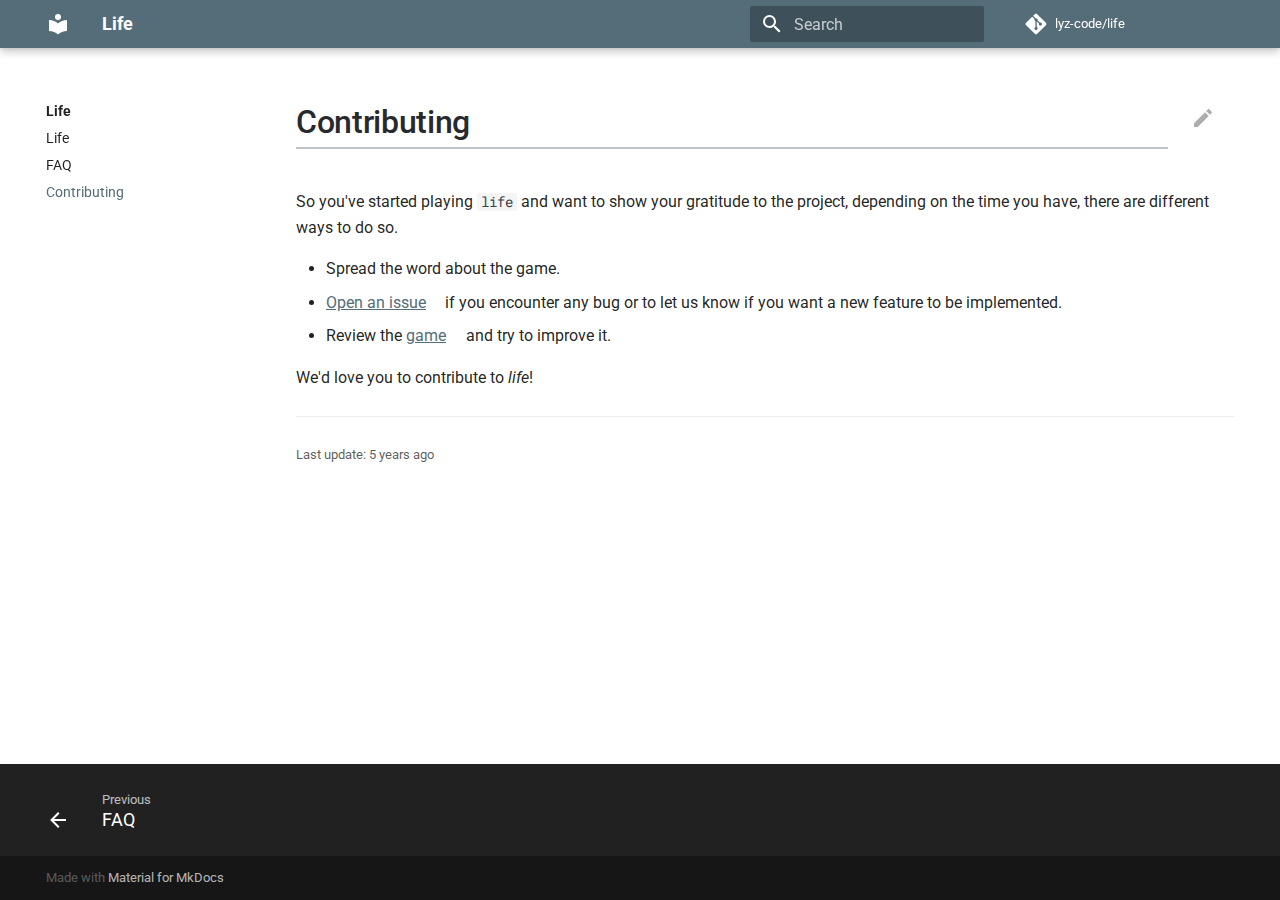
==== commit af9b3fbf: "deploy: bde7a720c985d29505c6849add23d71e573753e8" ====
--- a/contributing/index.html
+++ b/contributing/index.html
@@ -1 +1 @@
-<!doctype html><html lang=en class=no-js> <head><meta charset=utf-8><meta name=viewport content="width=device-width,initial-scale=1"><meta name=author content=Lyz><link href=https://lyz-code.github.io/life/contributing/ rel=canonical><link rel=icon href=../assets/images/favicon.png><meta name=generator content="mkdocs-1.2.3, mkdocs-material-8.2.1"><title>Contributing - Life</title><link rel=stylesheet href=../assets/stylesheets/main.e8d9bf0c.min.css><link rel=stylesheet href=../assets/stylesheets/palette.e6a45f82.min.css><meta name=theme-color content=#546d78><link rel=preconnect href=https://fonts.gstatic.com crossorigin><link rel=stylesheet href="https://fonts.googleapis.com/css?family=Roboto:300,400,400i,700%7CRoboto+Mono&display=fallback"><style>:root{--md-text-font:"Roboto";--md-code-font:"Roboto Mono"}</style><link rel=stylesheet href=../css/timeago.css><link rel=stylesheet href=../stylesheets/extra.css><link rel=stylesheet href=../stylesheets/links.css><script>__md_scope=new URL("..",location),__md_get=(e,_=localStorage,t=__md_scope)=>JSON.parse(_.getItem(t.pathname+"."+e)),__md_set=(e,_,t=localStorage,a=__md_scope)=>{try{t.setItem(a.pathname+"."+e,JSON.stringify(_))}catch(e){}}</script></head> <body dir=ltr data-md-color-scheme data-md-color-primary=blue-grey data-md-color-accent=light-blue> <input class=md-toggle data-md-toggle=drawer type=checkbox id=__drawer autocomplete=off> <input class=md-toggle data-md-toggle=search type=checkbox id=__search autocomplete=off> <label class=md-overlay for=__drawer></label> <div data-md-component=skip> </div> <div data-md-component=announce> </div> <header class=md-header data-md-component=header> <nav class="md-header__inner md-grid" aria-label=Header> <a href=.. title=Life class="md-header__button md-logo" aria-label=Life data-md-component=logo> <svg xmlns=http://www.w3.org/2000/svg viewbox="0 0 24 24"><path d="M12 8a3 3 0 0 0 3-3 3 3 0 0 0-3-3 3 3 0 0 0-3 3 3 3 0 0 0 3 3m0 3.54C9.64 9.35 6.5 8 3 8v11c3.5 0 6.64 1.35 9 3.54 2.36-2.19 5.5-3.54 9-3.54V8c-3.5 0-6.64 1.35-9 3.54z"/></svg> </a> <label class="md-header__button md-icon" for=__drawer> <svg xmlns=http://www.w3.org/2000/svg viewbox="0 0 24 24"><path d="M3 6h18v2H3V6m0 5h18v2H3v-2m0 5h18v2H3v-2z"/></svg> </label> <div class=md-header__title data-md-component=header-title> <div class=md-header__ellipsis> <div class=md-header__topic> <span class=md-ellipsis> Life </span> </div> <div class=md-header__topic data-md-component=header-topic> <span class=md-ellipsis> Contributing </span> </div> </div> </div> <label class="md-header__button md-icon" for=__search> <svg xmlns=http://www.w3.org/2000/svg viewbox="0 0 24 24"><path d="M9.5 3A6.5 6.5 0 0 1 16 9.5c0 1.61-.59 3.09-1.56 4.23l.27.27h.79l5 5-1.5 1.5-5-5v-.79l-.27-.27A6.516 6.516 0 0 1 9.5 16 6.5 6.5 0 0 1 3 9.5 6.5 6.5 0 0 1 9.5 3m0 2C7 5 5 7 5 9.5S7 14 9.5 14 14 12 14 9.5 12 5 9.5 5z"/></svg> </label> <div class=md-search data-md-component=search role=dialog> <label class=md-search__overlay for=__search></label> <div class=md-search__inner role=search> <form class=md-search__form name=search> <input type=text class=md-search__input name=query aria-label=Search placeholder=Search autocapitalize=off autocorrect=off autocomplete=off spellcheck=false data-md-component=search-query required> <label class="md-search__icon md-icon" for=__search> <svg xmlns=http://www.w3.org/2000/svg viewbox="0 0 24 24"><path d="M9.5 3A6.5 6.5 0 0 1 16 9.5c0 1.61-.59 3.09-1.56 4.23l.27.27h.79l5 5-1.5 1.5-5-5v-.79l-.27-.27A6.516 6.516 0 0 1 9.5 16 6.5 6.5 0 0 1 3 9.5 6.5 6.5 0 0 1 9.5 3m0 2C7 5 5 7 5 9.5S7 14 9.5 14 14 12 14 9.5 12 5 9.5 5z"/></svg> <svg xmlns=http://www.w3.org/2000/svg viewbox="0 0 24 24"><path d="M20 11v2H8l5.5 5.5-1.42 1.42L4.16 12l7.92-7.92L13.5 5.5 8 11h12z"/></svg> </label> <nav class=md-search__options aria-label=Search> <button type=reset class="md-search__icon md-icon" aria-label=Clear tabindex=-1> <svg xmlns=http://www.w3.org/2000/svg viewbox="0 0 24 24"><path d="M19 6.41 17.59 5 12 10.59 6.41 5 5 6.41 10.59 12 5 17.59 6.41 19 12 13.41 17.59 19 19 17.59 13.41 12 19 6.41z"/></svg> </button> </nav> </form> <div class=md-search__output> <div class=md-search__scrollwrap data-md-scrollfix> <div class=md-search-result data-md-component=search-result> <div class=md-search-result__meta> Initializing search </div> <ol class=md-search-result__list></ol> </div> </div> </div> </div> </div> <div class=md-header__source> <a href=https://github.com/lyz-code/life/ title="Go to repository" class=md-source data-md-component=source> <div class="md-source__icon md-icon"> <svg xmlns=http://www.w3.org/2000/svg viewbox="0 0 448 512"><!-- Font Awesome Free 6.0.0 by @fontawesome - https://fontawesome.com License - https://fontawesome.com/license/free (Icons: CC BY 4.0, Fonts: SIL OFL 1.1, Code: MIT License) Copyright 2022 Fonticons, Inc.--><path d="M439.55 236.05 244 40.45a28.87 28.87 0 0 0-40.81 0l-40.66 40.63 51.52 51.52c27.06-9.14 52.68 16.77 43.39 43.68l49.66 49.66c34.23-11.8 61.18 31 35.47 56.69-26.49 26.49-70.21-2.87-56-37.34L240.22 199v121.85c25.3 12.54 22.26 41.85 9.08 55a34.34 34.34 0 0 1-48.55 0c-17.57-17.6-11.07-46.91 11.25-56v-123c-20.8-8.51-24.6-30.74-18.64-45L142.57 101 8.45 235.14a28.86 28.86 0 0 0 0 40.81l195.61 195.6a28.86 28.86 0 0 0 40.8 0l194.69-194.69a28.86 28.86 0 0 0 0-40.81z"/></svg> </div> <div class=md-source__repository> lyz-code/life </div> </a> </div> </nav> </header> <div class=md-container data-md-component=container> <main class=md-main data-md-component=main> <div class="md-main__inner md-grid"> <div class="md-sidebar md-sidebar--primary" data-md-component=sidebar data-md-type=navigation> <div class=md-sidebar__scrollwrap> <div class=md-sidebar__inner> <nav class="md-nav md-nav--primary" aria-label=Navigation data-md-level=0> <label class=md-nav__title for=__drawer> <a href=.. title=Life class="md-nav__button md-logo" aria-label=Life data-md-component=logo> <svg xmlns=http://www.w3.org/2000/svg viewbox="0 0 24 24"><path d="M12 8a3 3 0 0 0 3-3 3 3 0 0 0-3-3 3 3 0 0 0-3 3 3 3 0 0 0 3 3m0 3.54C9.64 9.35 6.5 8 3 8v11c3.5 0 6.64 1.35 9 3.54 2.36-2.19 5.5-3.54 9-3.54V8c-3.5 0-6.64 1.35-9 3.54z"/></svg> </a> Life </label> <div class=md-nav__source> <a href=https://github.com/lyz-code/life/ title="Go to repository" class=md-source data-md-component=source> <div class="md-source__icon md-icon"> <svg xmlns=http://www.w3.org/2000/svg viewbox="0 0 448 512"><!-- Font Awesome Free 6.0.0 by @fontawesome - https://fontawesome.com License - https://fontawesome.com/license/free (Icons: CC BY 4.0, Fonts: SIL OFL 1.1, Code: MIT License) Copyright 2022 Fonticons, Inc.--><path d="M439.55 236.05 244 40.45a28.87 28.87 0 0 0-40.81 0l-40.66 40.63 51.52 51.52c27.06-9.14 52.68 16.77 43.39 43.68l49.66 49.66c34.23-11.8 61.18 31 35.47 56.69-26.49 26.49-70.21-2.87-56-37.34L240.22 199v121.85c25.3 12.54 22.26 41.85 9.08 55a34.34 34.34 0 0 1-48.55 0c-17.57-17.6-11.07-46.91 11.25-56v-123c-20.8-8.51-24.6-30.74-18.64-45L142.57 101 8.45 235.14a28.86 28.86 0 0 0 0 40.81l195.61 195.6a28.86 28.86 0 0 0 40.8 0l194.69-194.69a28.86 28.86 0 0 0 0-40.81z"/></svg> </div> <div class=md-source__repository> lyz-code/life </div> </a> </div> <ul class=md-nav__list data-md-scrollfix> <li class=md-nav__item> <a href=.. class=md-nav__link> Life </a> </li> <li class=md-nav__item> <a href=../faq/ class=md-nav__link> FAQ </a> </li> <li class="md-nav__item md-nav__item--active"> <input class="md-nav__toggle md-toggle" data-md-toggle=toc type=checkbox id=__toc> <a href=./ class="md-nav__link md-nav__link--active"> Contributing </a> </li> </ul> </nav> </div> </div> </div> <div class=md-content data-md-component=content> <article class="md-content__inner md-typeset"> <a href=https://github.com/lyz-code/life/edit/master/docs/contributing.md title="Edit this page" class="md-content__button md-icon"> <svg xmlns=http://www.w3.org/2000/svg viewbox="0 0 24 24"><path d="M20.71 7.04c.39-.39.39-1.04 0-1.41l-2.34-2.34c-.37-.39-1.02-.39-1.41 0l-1.84 1.83 3.75 3.75M3 17.25V21h3.75L17.81 9.93l-3.75-3.75L3 17.25z"/></svg> </a> <h1>Contributing</h1> <p>So you've started playing <code>life</code> and want to show your gratitude to the project, depending on the time you have, there are different ways to do so.</p> <ul> <li>Spread the word about the game.</li> <li><a href=https://github.com/lyz-code/life/issues/new>Open an issue</a> if you encounter any bug or to let us know if you want a new feature to be implemented.</li> <li>Review the <a href=https://lyz-code.github.io/life>game</a> and try to improve it.</li> </ul> <p>We'd love you to contribute to <em>life</em>!</p> <hr> <div class=md-source-file> <small> Last update: <span class="git-revision-date-localized-plugin git-revision-date-localized-plugin-timeago"><span class=timeago datetime=2021-06-22T20:42:42+00:00 locale=en></span></span><span class="git-revision-date-localized-plugin git-revision-date-localized-plugin-iso_date">2021-06-22</span> </small> </div> </article> </div> </div> </main> <footer class=md-footer> <nav class="md-footer__inner md-grid" aria-label=Footer> <a href=../faq/ class="md-footer__link md-footer__link--prev" aria-label="Previous: FAQ" rel=prev> <div class="md-footer__button md-icon"> <svg xmlns=http://www.w3.org/2000/svg viewbox="0 0 24 24"><path d="M20 11v2H8l5.5 5.5-1.42 1.42L4.16 12l7.92-7.92L13.5 5.5 8 11h12z"/></svg> </div> <div class=md-footer__title> <div class=md-ellipsis> <span class=md-footer__direction> Previous </span> FAQ </div> </div> </a> </nav> <div class="md-footer-meta md-typeset"> <div class="md-footer-meta__inner md-grid"> <div class=md-copyright> Made with <a href=https://squidfunk.github.io/mkdocs-material/ target=_blank rel=noopener> Material for MkDocs </a> </div> </div> </div> </footer> </div> <div class=md-dialog data-md-component=dialog> <div class="md-dialog__inner md-typeset"></div> </div> <script id=__config type=application/json>{"base": "..", "features": ["navigation.instant"], "translations": {"clipboard.copy": "Copy to clipboard", "clipboard.copied": "Copied to clipboard", "search.config.lang": "en", "search.config.pipeline": "trimmer, stopWordFilter", "search.config.separator": "[\\s\\-]+", "search.placeholder": "Search", "search.result.placeholder": "Type to start searching", "search.result.none": "No matching documents", "search.result.one": "1 matching document", "search.result.other": "# matching documents", "search.result.more.one": "1 more on this page", "search.result.more.other": "# more on this page", "search.result.term.missing": "Missing", "select.version.title": "Select version"}, "search": "../assets/javascripts/workers/search.bd0b6b67.min.js"}</script> <script src=../assets/javascripts/bundle.8aa65030.min.js></script> <script src=../js/timeago.min.js></script> <script src=../js/timeago_mkdocs_material.js></script> </body> </html>+<!doctype html><html lang=en class=no-js> <head><meta charset=utf-8><meta name=viewport content="width=device-width,initial-scale=1"><meta name=author content=Lyz><link href=https://lyz-code.github.io/life/contributing/ rel=canonical><link rel=icon href=../assets/images/favicon.png><meta name=generator content="mkdocs-1.2.3, mkdocs-material-8.2.2"><title>Contributing - Life</title><link rel=stylesheet href=../assets/stylesheets/main.e8d9bf0c.min.css><link rel=stylesheet href=../assets/stylesheets/palette.e6a45f82.min.css><meta name=theme-color content=#546d78><link rel=preconnect href=https://fonts.gstatic.com crossorigin><link rel=stylesheet href="https://fonts.googleapis.com/css?family=Roboto:300,300i,400,400i,700,700i%7CRoboto+Mono:400,400i,700,700i&display=fallback"><style>:root{--md-text-font:"Roboto";--md-code-font:"Roboto Mono"}</style><link rel=stylesheet href=../css/timeago.css><link rel=stylesheet href=../stylesheets/extra.css><link rel=stylesheet href=../stylesheets/links.css><script>__md_scope=new URL("..",location),__md_get=(e,_=localStorage,t=__md_scope)=>JSON.parse(_.getItem(t.pathname+"."+e)),__md_set=(e,_,t=localStorage,a=__md_scope)=>{try{t.setItem(a.pathname+"."+e,JSON.stringify(_))}catch(e){}}</script></head> <body dir=ltr data-md-color-scheme data-md-color-primary=blue-grey data-md-color-accent=light-blue> <input class=md-toggle data-md-toggle=drawer type=checkbox id=__drawer autocomplete=off> <input class=md-toggle data-md-toggle=search type=checkbox id=__search autocomplete=off> <label class=md-overlay for=__drawer></label> <div data-md-component=skip> </div> <div data-md-component=announce> </div> <header class=md-header data-md-component=header> <nav class="md-header__inner md-grid" aria-label=Header> <a href=.. title=Life class="md-header__button md-logo" aria-label=Life data-md-component=logo> <svg xmlns=http://www.w3.org/2000/svg viewbox="0 0 24 24"><path d="M12 8a3 3 0 0 0 3-3 3 3 0 0 0-3-3 3 3 0 0 0-3 3 3 3 0 0 0 3 3m0 3.54C9.64 9.35 6.5 8 3 8v11c3.5 0 6.64 1.35 9 3.54 2.36-2.19 5.5-3.54 9-3.54V8c-3.5 0-6.64 1.35-9 3.54z"/></svg> </a> <label class="md-header__button md-icon" for=__drawer> <svg xmlns=http://www.w3.org/2000/svg viewbox="0 0 24 24"><path d="M3 6h18v2H3V6m0 5h18v2H3v-2m0 5h18v2H3v-2z"/></svg> </label> <div class=md-header__title data-md-component=header-title> <div class=md-header__ellipsis> <div class=md-header__topic> <span class=md-ellipsis> Life </span> </div> <div class=md-header__topic data-md-component=header-topic> <span class=md-ellipsis> Contributing </span> </div> </div> </div> <label class="md-header__button md-icon" for=__search> <svg xmlns=http://www.w3.org/2000/svg viewbox="0 0 24 24"><path d="M9.5 3A6.5 6.5 0 0 1 16 9.5c0 1.61-.59 3.09-1.56 4.23l.27.27h.79l5 5-1.5 1.5-5-5v-.79l-.27-.27A6.516 6.516 0 0 1 9.5 16 6.5 6.5 0 0 1 3 9.5 6.5 6.5 0 0 1 9.5 3m0 2C7 5 5 7 5 9.5S7 14 9.5 14 14 12 14 9.5 12 5 9.5 5z"/></svg> </label> <div class=md-search data-md-component=search role=dialog> <label class=md-search__overlay for=__search></label> <div class=md-search__inner role=search> <form class=md-search__form name=search> <input type=text class=md-search__input name=query aria-label=Search placeholder=Search autocapitalize=off autocorrect=off autocomplete=off spellcheck=false data-md-component=search-query required> <label class="md-search__icon md-icon" for=__search> <svg xmlns=http://www.w3.org/2000/svg viewbox="0 0 24 24"><path d="M9.5 3A6.5 6.5 0 0 1 16 9.5c0 1.61-.59 3.09-1.56 4.23l.27.27h.79l5 5-1.5 1.5-5-5v-.79l-.27-.27A6.516 6.516 0 0 1 9.5 16 6.5 6.5 0 0 1 3 9.5 6.5 6.5 0 0 1 9.5 3m0 2C7 5 5 7 5 9.5S7 14 9.5 14 14 12 14 9.5 12 5 9.5 5z"/></svg> <svg xmlns=http://www.w3.org/2000/svg viewbox="0 0 24 24"><path d="M20 11v2H8l5.5 5.5-1.42 1.42L4.16 12l7.92-7.92L13.5 5.5 8 11h12z"/></svg> </label> <nav class=md-search__options aria-label=Search> <button type=reset class="md-search__icon md-icon" aria-label=Clear tabindex=-1> <svg xmlns=http://www.w3.org/2000/svg viewbox="0 0 24 24"><path d="M19 6.41 17.59 5 12 10.59 6.41 5 5 6.41 10.59 12 5 17.59 6.41 19 12 13.41 17.59 19 19 17.59 13.41 12 19 6.41z"/></svg> </button> </nav> </form> <div class=md-search__output> <div class=md-search__scrollwrap data-md-scrollfix> <div class=md-search-result data-md-component=search-result> <div class=md-search-result__meta> Initializing search </div> <ol class=md-search-result__list></ol> </div> </div> </div> </div> </div> <div class=md-header__source> <a href=https://github.com/lyz-code/life/ title="Go to repository" class=md-source data-md-component=source> <div class="md-source__icon md-icon"> <svg xmlns=http://www.w3.org/2000/svg viewbox="0 0 448 512"><!-- Font Awesome Free 6.0.0 by @fontawesome - https://fontawesome.com License - https://fontawesome.com/license/free (Icons: CC BY 4.0, Fonts: SIL OFL 1.1, Code: MIT License) Copyright 2022 Fonticons, Inc.--><path d="M439.55 236.05 244 40.45a28.87 28.87 0 0 0-40.81 0l-40.66 40.63 51.52 51.52c27.06-9.14 52.68 16.77 43.39 43.68l49.66 49.66c34.23-11.8 61.18 31 35.47 56.69-26.49 26.49-70.21-2.87-56-37.34L240.22 199v121.85c25.3 12.54 22.26 41.85 9.08 55a34.34 34.34 0 0 1-48.55 0c-17.57-17.6-11.07-46.91 11.25-56v-123c-20.8-8.51-24.6-30.74-18.64-45L142.57 101 8.45 235.14a28.86 28.86 0 0 0 0 40.81l195.61 195.6a28.86 28.86 0 0 0 40.8 0l194.69-194.69a28.86 28.86 0 0 0 0-40.81z"/></svg> </div> <div class=md-source__repository> lyz-code/life </div> </a> </div> </nav> </header> <div class=md-container data-md-component=container> <main class=md-main data-md-component=main> <div class="md-main__inner md-grid"> <div class="md-sidebar md-sidebar--primary" data-md-component=sidebar data-md-type=navigation> <div class=md-sidebar__scrollwrap> <div class=md-sidebar__inner> <nav class="md-nav md-nav--primary" aria-label=Navigation data-md-level=0> <label class=md-nav__title for=__drawer> <a href=.. title=Life class="md-nav__button md-logo" aria-label=Life data-md-component=logo> <svg xmlns=http://www.w3.org/2000/svg viewbox="0 0 24 24"><path d="M12 8a3 3 0 0 0 3-3 3 3 0 0 0-3-3 3 3 0 0 0-3 3 3 3 0 0 0 3 3m0 3.54C9.64 9.35 6.5 8 3 8v11c3.5 0 6.64 1.35 9 3.54 2.36-2.19 5.5-3.54 9-3.54V8c-3.5 0-6.64 1.35-9 3.54z"/></svg> </a> Life </label> <div class=md-nav__source> <a href=https://github.com/lyz-code/life/ title="Go to repository" class=md-source data-md-component=source> <div class="md-source__icon md-icon"> <svg xmlns=http://www.w3.org/2000/svg viewbox="0 0 448 512"><!-- Font Awesome Free 6.0.0 by @fontawesome - https://fontawesome.com License - https://fontawesome.com/license/free (Icons: CC BY 4.0, Fonts: SIL OFL 1.1, Code: MIT License) Copyright 2022 Fonticons, Inc.--><path d="M439.55 236.05 244 40.45a28.87 28.87 0 0 0-40.81 0l-40.66 40.63 51.52 51.52c27.06-9.14 52.68 16.77 43.39 43.68l49.66 49.66c34.23-11.8 61.18 31 35.47 56.69-26.49 26.49-70.21-2.87-56-37.34L240.22 199v121.85c25.3 12.54 22.26 41.85 9.08 55a34.34 34.34 0 0 1-48.55 0c-17.57-17.6-11.07-46.91 11.25-56v-123c-20.8-8.51-24.6-30.74-18.64-45L142.57 101 8.45 235.14a28.86 28.86 0 0 0 0 40.81l195.61 195.6a28.86 28.86 0 0 0 40.8 0l194.69-194.69a28.86 28.86 0 0 0 0-40.81z"/></svg> </div> <div class=md-source__repository> lyz-code/life </div> </a> </div> <ul class=md-nav__list data-md-scrollfix> <li class=md-nav__item> <a href=.. class=md-nav__link> Life </a> </li> <li class=md-nav__item> <a href=../faq/ class=md-nav__link> FAQ </a> </li> <li class="md-nav__item md-nav__item--active"> <input class="md-nav__toggle md-toggle" data-md-toggle=toc type=checkbox id=__toc> <a href=./ class="md-nav__link md-nav__link--active"> Contributing </a> </li> </ul> </nav> </div> </div> </div> <div class=md-content data-md-component=content> <article class="md-content__inner md-typeset"> <a href=https://github.com/lyz-code/life/edit/master/docs/contributing.md title="Edit this page" class="md-content__button md-icon"> <svg xmlns=http://www.w3.org/2000/svg viewbox="0 0 24 24"><path d="M20.71 7.04c.39-.39.39-1.04 0-1.41l-2.34-2.34c-.37-.39-1.02-.39-1.41 0l-1.84 1.83 3.75 3.75M3 17.25V21h3.75L17.81 9.93l-3.75-3.75L3 17.25z"/></svg> </a> <h1>Contributing</h1> <p>So you've started playing <code>life</code> and want to show your gratitude to the project, depending on the time you have, there are different ways to do so.</p> <ul> <li>Spread the word about the game.</li> <li><a href=https://github.com/lyz-code/life/issues/new>Open an issue</a> if you encounter any bug or to let us know if you want a new feature to be implemented.</li> <li>Review the <a href=https://lyz-code.github.io/life>game</a> and try to improve it.</li> </ul> <p>We'd love you to contribute to <em>life</em>!</p> <hr> <div class=md-source-file> <small> Last update: <span class="git-revision-date-localized-plugin git-revision-date-localized-plugin-timeago"><span class=timeago datetime=2021-06-22T20:42:42+00:00 locale=en></span></span><span class="git-revision-date-localized-plugin git-revision-date-localized-plugin-iso_date">2021-06-22</span> </small> </div> </article> </div> </div> </main> <footer class=md-footer> <nav class="md-footer__inner md-grid" aria-label=Footer> <a href=../faq/ class="md-footer__link md-footer__link--prev" aria-label="Previous: FAQ" rel=prev> <div class="md-footer__button md-icon"> <svg xmlns=http://www.w3.org/2000/svg viewbox="0 0 24 24"><path d="M20 11v2H8l5.5 5.5-1.42 1.42L4.16 12l7.92-7.92L13.5 5.5 8 11h12z"/></svg> </div> <div class=md-footer__title> <div class=md-ellipsis> <span class=md-footer__direction> Previous </span> FAQ </div> </div> </a> </nav> <div class="md-footer-meta md-typeset"> <div class="md-footer-meta__inner md-grid"> <div class=md-copyright> Made with <a href=https://squidfunk.github.io/mkdocs-material/ target=_blank rel=noopener> Material for MkDocs </a> </div> </div> </div> </footer> </div> <div class=md-dialog data-md-component=dialog> <div class="md-dialog__inner md-typeset"></div> </div> <script id=__config type=application/json>{"base": "..", "features": ["navigation.instant"], "translations": {"clipboard.copy": "Copy to clipboard", "clipboard.copied": "Copied to clipboard", "search.config.lang": "en", "search.config.pipeline": "trimmer, stopWordFilter", "search.config.separator": "[\\s\\-]+", "search.placeholder": "Search", "search.result.placeholder": "Type to start searching", "search.result.none": "No matching documents", "search.result.one": "1 matching document", "search.result.other": "# matching documents", "search.result.more.one": "1 more on this page", "search.result.more.other": "# more on this page", "search.result.term.missing": "Missing", "select.version.title": "Select version"}, "search": "../assets/javascripts/workers/search.bd0b6b67.min.js"}</script> <script src=../assets/javascripts/bundle.9f3ca3d1.min.js></script> <script src=../js/timeago.min.js></script> <script src=../js/timeago_mkdocs_material.js></script> </body> </html>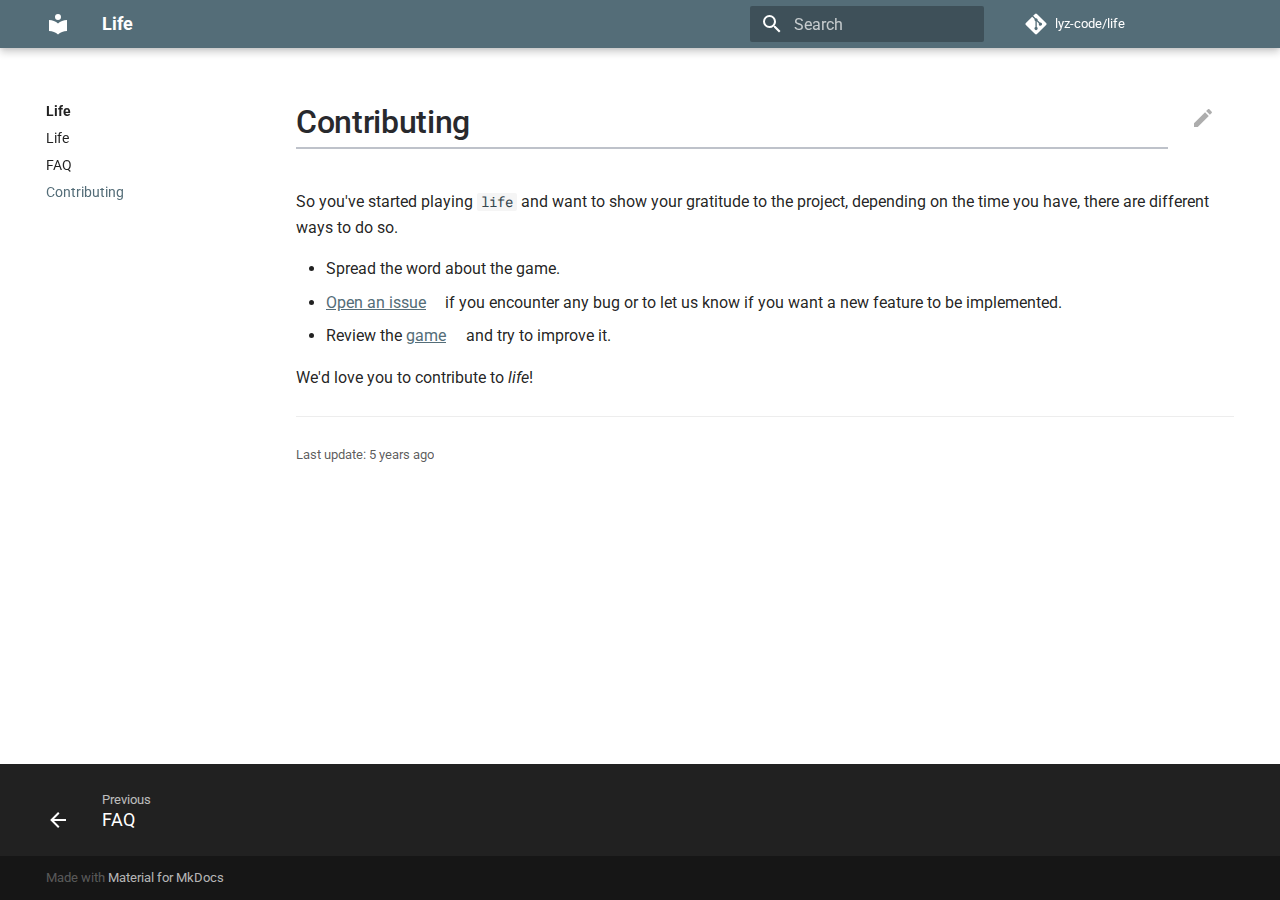
==== commit d4e294c3: "deploy: 87a7cdc9507d5491be343ab635da1e4f3640b880" ====
--- a/contributing/index.html
+++ b/contributing/index.html
@@ -1 +1 @@
-<!doctype html><html lang=en class=no-js> <head><meta charset=utf-8><meta name=viewport content="width=device-width,initial-scale=1"><meta name=author content=Lyz><link href=https://lyz-code.github.io/life/contributing/ rel=canonical><link rel=icon href=../assets/images/favicon.png><meta name=generator content="mkdocs-1.2.3, mkdocs-material-8.2.2"><title>Contributing - Life</title><link rel=stylesheet href=../assets/stylesheets/main.e8d9bf0c.min.css><link rel=stylesheet href=../assets/stylesheets/palette.e6a45f82.min.css><meta name=theme-color content=#546d78><link rel=preconnect href=https://fonts.gstatic.com crossorigin><link rel=stylesheet href="https://fonts.googleapis.com/css?family=Roboto:300,300i,400,400i,700,700i%7CRoboto+Mono:400,400i,700,700i&display=fallback"><style>:root{--md-text-font:"Roboto";--md-code-font:"Roboto Mono"}</style><link rel=stylesheet href=../css/timeago.css><link rel=stylesheet href=../stylesheets/extra.css><link rel=stylesheet href=../stylesheets/links.css><script>__md_scope=new URL("..",location),__md_get=(e,_=localStorage,t=__md_scope)=>JSON.parse(_.getItem(t.pathname+"."+e)),__md_set=(e,_,t=localStorage,a=__md_scope)=>{try{t.setItem(a.pathname+"."+e,JSON.stringify(_))}catch(e){}}</script></head> <body dir=ltr data-md-color-scheme data-md-color-primary=blue-grey data-md-color-accent=light-blue> <input class=md-toggle data-md-toggle=drawer type=checkbox id=__drawer autocomplete=off> <input class=md-toggle data-md-toggle=search type=checkbox id=__search autocomplete=off> <label class=md-overlay for=__drawer></label> <div data-md-component=skip> </div> <div data-md-component=announce> </div> <header class=md-header data-md-component=header> <nav class="md-header__inner md-grid" aria-label=Header> <a href=.. title=Life class="md-header__button md-logo" aria-label=Life data-md-component=logo> <svg xmlns=http://www.w3.org/2000/svg viewbox="0 0 24 24"><path d="M12 8a3 3 0 0 0 3-3 3 3 0 0 0-3-3 3 3 0 0 0-3 3 3 3 0 0 0 3 3m0 3.54C9.64 9.35 6.5 8 3 8v11c3.5 0 6.64 1.35 9 3.54 2.36-2.19 5.5-3.54 9-3.54V8c-3.5 0-6.64 1.35-9 3.54z"/></svg> </a> <label class="md-header__button md-icon" for=__drawer> <svg xmlns=http://www.w3.org/2000/svg viewbox="0 0 24 24"><path d="M3 6h18v2H3V6m0 5h18v2H3v-2m0 5h18v2H3v-2z"/></svg> </label> <div class=md-header__title data-md-component=header-title> <div class=md-header__ellipsis> <div class=md-header__topic> <span class=md-ellipsis> Life </span> </div> <div class=md-header__topic data-md-component=header-topic> <span class=md-ellipsis> Contributing </span> </div> </div> </div> <label class="md-header__button md-icon" for=__search> <svg xmlns=http://www.w3.org/2000/svg viewbox="0 0 24 24"><path d="M9.5 3A6.5 6.5 0 0 1 16 9.5c0 1.61-.59 3.09-1.56 4.23l.27.27h.79l5 5-1.5 1.5-5-5v-.79l-.27-.27A6.516 6.516 0 0 1 9.5 16 6.5 6.5 0 0 1 3 9.5 6.5 6.5 0 0 1 9.5 3m0 2C7 5 5 7 5 9.5S7 14 9.5 14 14 12 14 9.5 12 5 9.5 5z"/></svg> </label> <div class=md-search data-md-component=search role=dialog> <label class=md-search__overlay for=__search></label> <div class=md-search__inner role=search> <form class=md-search__form name=search> <input type=text class=md-search__input name=query aria-label=Search placeholder=Search autocapitalize=off autocorrect=off autocomplete=off spellcheck=false data-md-component=search-query required> <label class="md-search__icon md-icon" for=__search> <svg xmlns=http://www.w3.org/2000/svg viewbox="0 0 24 24"><path d="M9.5 3A6.5 6.5 0 0 1 16 9.5c0 1.61-.59 3.09-1.56 4.23l.27.27h.79l5 5-1.5 1.5-5-5v-.79l-.27-.27A6.516 6.516 0 0 1 9.5 16 6.5 6.5 0 0 1 3 9.5 6.5 6.5 0 0 1 9.5 3m0 2C7 5 5 7 5 9.5S7 14 9.5 14 14 12 14 9.5 12 5 9.5 5z"/></svg> <svg xmlns=http://www.w3.org/2000/svg viewbox="0 0 24 24"><path d="M20 11v2H8l5.5 5.5-1.42 1.42L4.16 12l7.92-7.92L13.5 5.5 8 11h12z"/></svg> </label> <nav class=md-search__options aria-label=Search> <button type=reset class="md-search__icon md-icon" aria-label=Clear tabindex=-1> <svg xmlns=http://www.w3.org/2000/svg viewbox="0 0 24 24"><path d="M19 6.41 17.59 5 12 10.59 6.41 5 5 6.41 10.59 12 5 17.59 6.41 19 12 13.41 17.59 19 19 17.59 13.41 12 19 6.41z"/></svg> </button> </nav> </form> <div class=md-search__output> <div class=md-search__scrollwrap data-md-scrollfix> <div class=md-search-result data-md-component=search-result> <div class=md-search-result__meta> Initializing search </div> <ol class=md-search-result__list></ol> </div> </div> </div> </div> </div> <div class=md-header__source> <a href=https://github.com/lyz-code/life/ title="Go to repository" class=md-source data-md-component=source> <div class="md-source__icon md-icon"> <svg xmlns=http://www.w3.org/2000/svg viewbox="0 0 448 512"><!-- Font Awesome Free 6.0.0 by @fontawesome - https://fontawesome.com License - https://fontawesome.com/license/free (Icons: CC BY 4.0, Fonts: SIL OFL 1.1, Code: MIT License) Copyright 2022 Fonticons, Inc.--><path d="M439.55 236.05 244 40.45a28.87 28.87 0 0 0-40.81 0l-40.66 40.63 51.52 51.52c27.06-9.14 52.68 16.77 43.39 43.68l49.66 49.66c34.23-11.8 61.18 31 35.47 56.69-26.49 26.49-70.21-2.87-56-37.34L240.22 199v121.85c25.3 12.54 22.26 41.85 9.08 55a34.34 34.34 0 0 1-48.55 0c-17.57-17.6-11.07-46.91 11.25-56v-123c-20.8-8.51-24.6-30.74-18.64-45L142.57 101 8.45 235.14a28.86 28.86 0 0 0 0 40.81l195.61 195.6a28.86 28.86 0 0 0 40.8 0l194.69-194.69a28.86 28.86 0 0 0 0-40.81z"/></svg> </div> <div class=md-source__repository> lyz-code/life </div> </a> </div> </nav> </header> <div class=md-container data-md-component=container> <main class=md-main data-md-component=main> <div class="md-main__inner md-grid"> <div class="md-sidebar md-sidebar--primary" data-md-component=sidebar data-md-type=navigation> <div class=md-sidebar__scrollwrap> <div class=md-sidebar__inner> <nav class="md-nav md-nav--primary" aria-label=Navigation data-md-level=0> <label class=md-nav__title for=__drawer> <a href=.. title=Life class="md-nav__button md-logo" aria-label=Life data-md-component=logo> <svg xmlns=http://www.w3.org/2000/svg viewbox="0 0 24 24"><path d="M12 8a3 3 0 0 0 3-3 3 3 0 0 0-3-3 3 3 0 0 0-3 3 3 3 0 0 0 3 3m0 3.54C9.64 9.35 6.5 8 3 8v11c3.5 0 6.64 1.35 9 3.54 2.36-2.19 5.5-3.54 9-3.54V8c-3.5 0-6.64 1.35-9 3.54z"/></svg> </a> Life </label> <div class=md-nav__source> <a href=https://github.com/lyz-code/life/ title="Go to repository" class=md-source data-md-component=source> <div class="md-source__icon md-icon"> <svg xmlns=http://www.w3.org/2000/svg viewbox="0 0 448 512"><!-- Font Awesome Free 6.0.0 by @fontawesome - https://fontawesome.com License - https://fontawesome.com/license/free (Icons: CC BY 4.0, Fonts: SIL OFL 1.1, Code: MIT License) Copyright 2022 Fonticons, Inc.--><path d="M439.55 236.05 244 40.45a28.87 28.87 0 0 0-40.81 0l-40.66 40.63 51.52 51.52c27.06-9.14 52.68 16.77 43.39 43.68l49.66 49.66c34.23-11.8 61.18 31 35.47 56.69-26.49 26.49-70.21-2.87-56-37.34L240.22 199v121.85c25.3 12.54 22.26 41.85 9.08 55a34.34 34.34 0 0 1-48.55 0c-17.57-17.6-11.07-46.91 11.25-56v-123c-20.8-8.51-24.6-30.74-18.64-45L142.57 101 8.45 235.14a28.86 28.86 0 0 0 0 40.81l195.61 195.6a28.86 28.86 0 0 0 40.8 0l194.69-194.69a28.86 28.86 0 0 0 0-40.81z"/></svg> </div> <div class=md-source__repository> lyz-code/life </div> </a> </div> <ul class=md-nav__list data-md-scrollfix> <li class=md-nav__item> <a href=.. class=md-nav__link> Life </a> </li> <li class=md-nav__item> <a href=../faq/ class=md-nav__link> FAQ </a> </li> <li class="md-nav__item md-nav__item--active"> <input class="md-nav__toggle md-toggle" data-md-toggle=toc type=checkbox id=__toc> <a href=./ class="md-nav__link md-nav__link--active"> Contributing </a> </li> </ul> </nav> </div> </div> </div> <div class=md-content data-md-component=content> <article class="md-content__inner md-typeset"> <a href=https://github.com/lyz-code/life/edit/master/docs/contributing.md title="Edit this page" class="md-content__button md-icon"> <svg xmlns=http://www.w3.org/2000/svg viewbox="0 0 24 24"><path d="M20.71 7.04c.39-.39.39-1.04 0-1.41l-2.34-2.34c-.37-.39-1.02-.39-1.41 0l-1.84 1.83 3.75 3.75M3 17.25V21h3.75L17.81 9.93l-3.75-3.75L3 17.25z"/></svg> </a> <h1>Contributing</h1> <p>So you've started playing <code>life</code> and want to show your gratitude to the project, depending on the time you have, there are different ways to do so.</p> <ul> <li>Spread the word about the game.</li> <li><a href=https://github.com/lyz-code/life/issues/new>Open an issue</a> if you encounter any bug or to let us know if you want a new feature to be implemented.</li> <li>Review the <a href=https://lyz-code.github.io/life>game</a> and try to improve it.</li> </ul> <p>We'd love you to contribute to <em>life</em>!</p> <hr> <div class=md-source-file> <small> Last update: <span class="git-revision-date-localized-plugin git-revision-date-localized-plugin-timeago"><span class=timeago datetime=2021-06-22T20:42:42+00:00 locale=en></span></span><span class="git-revision-date-localized-plugin git-revision-date-localized-plugin-iso_date">2021-06-22</span> </small> </div> </article> </div> </div> </main> <footer class=md-footer> <nav class="md-footer__inner md-grid" aria-label=Footer> <a href=../faq/ class="md-footer__link md-footer__link--prev" aria-label="Previous: FAQ" rel=prev> <div class="md-footer__button md-icon"> <svg xmlns=http://www.w3.org/2000/svg viewbox="0 0 24 24"><path d="M20 11v2H8l5.5 5.5-1.42 1.42L4.16 12l7.92-7.92L13.5 5.5 8 11h12z"/></svg> </div> <div class=md-footer__title> <div class=md-ellipsis> <span class=md-footer__direction> Previous </span> FAQ </div> </div> </a> </nav> <div class="md-footer-meta md-typeset"> <div class="md-footer-meta__inner md-grid"> <div class=md-copyright> Made with <a href=https://squidfunk.github.io/mkdocs-material/ target=_blank rel=noopener> Material for MkDocs </a> </div> </div> </div> </footer> </div> <div class=md-dialog data-md-component=dialog> <div class="md-dialog__inner md-typeset"></div> </div> <script id=__config type=application/json>{"base": "..", "features": ["navigation.instant"], "translations": {"clipboard.copy": "Copy to clipboard", "clipboard.copied": "Copied to clipboard", "search.config.lang": "en", "search.config.pipeline": "trimmer, stopWordFilter", "search.config.separator": "[\\s\\-]+", "search.placeholder": "Search", "search.result.placeholder": "Type to start searching", "search.result.none": "No matching documents", "search.result.one": "1 matching document", "search.result.other": "# matching documents", "search.result.more.one": "1 more on this page", "search.result.more.other": "# more on this page", "search.result.term.missing": "Missing", "select.version.title": "Select version"}, "search": "../assets/javascripts/workers/search.bd0b6b67.min.js"}</script> <script src=../assets/javascripts/bundle.9f3ca3d1.min.js></script> <script src=../js/timeago.min.js></script> <script src=../js/timeago_mkdocs_material.js></script> </body> </html>+<!doctype html><html lang=en class=no-js> <head><meta charset=utf-8><meta name=viewport content="width=device-width,initial-scale=1"><meta name=author content=Lyz><link href=https://lyz-code.github.io/life/contributing/ rel=canonical><link rel=icon href=../assets/images/favicon.png><meta name=generator content="mkdocs-1.2.3, mkdocs-material-8.2.3"><title>Contributing - Life</title><link rel=stylesheet href=../assets/stylesheets/main.e8d9bf0c.min.css><link rel=stylesheet href=../assets/stylesheets/palette.e6a45f82.min.css><meta name=theme-color content=#546d78><link rel=preconnect href=https://fonts.gstatic.com crossorigin><link rel=stylesheet href="https://fonts.googleapis.com/css?family=Roboto:300,300i,400,400i,700,700i%7CRoboto+Mono:400,400i,700,700i&display=fallback"><style>:root{--md-text-font:"Roboto";--md-code-font:"Roboto Mono"}</style><link rel=stylesheet href=../css/timeago.css><link rel=stylesheet href=../stylesheets/extra.css><link rel=stylesheet href=../stylesheets/links.css><script>__md_scope=new URL("..",location),__md_get=(e,_=localStorage,t=__md_scope)=>JSON.parse(_.getItem(t.pathname+"."+e)),__md_set=(e,_,t=localStorage,a=__md_scope)=>{try{t.setItem(a.pathname+"."+e,JSON.stringify(_))}catch(e){}}</script></head> <body dir=ltr data-md-color-scheme data-md-color-primary=blue-grey data-md-color-accent=light-blue> <input class=md-toggle data-md-toggle=drawer type=checkbox id=__drawer autocomplete=off> <input class=md-toggle data-md-toggle=search type=checkbox id=__search autocomplete=off> <label class=md-overlay for=__drawer></label> <div data-md-component=skip> </div> <div data-md-component=announce> </div> <header class=md-header data-md-component=header> <nav class="md-header__inner md-grid" aria-label=Header> <a href=.. title=Life class="md-header__button md-logo" aria-label=Life data-md-component=logo> <svg xmlns=http://www.w3.org/2000/svg viewbox="0 0 24 24"><path d="M12 8a3 3 0 0 0 3-3 3 3 0 0 0-3-3 3 3 0 0 0-3 3 3 3 0 0 0 3 3m0 3.54C9.64 9.35 6.5 8 3 8v11c3.5 0 6.64 1.35 9 3.54 2.36-2.19 5.5-3.54 9-3.54V8c-3.5 0-6.64 1.35-9 3.54z"/></svg> </a> <label class="md-header__button md-icon" for=__drawer> <svg xmlns=http://www.w3.org/2000/svg viewbox="0 0 24 24"><path d="M3 6h18v2H3V6m0 5h18v2H3v-2m0 5h18v2H3v-2z"/></svg> </label> <div class=md-header__title data-md-component=header-title> <div class=md-header__ellipsis> <div class=md-header__topic> <span class=md-ellipsis> Life </span> </div> <div class=md-header__topic data-md-component=header-topic> <span class=md-ellipsis> Contributing </span> </div> </div> </div> <label class="md-header__button md-icon" for=__search> <svg xmlns=http://www.w3.org/2000/svg viewbox="0 0 24 24"><path d="M9.5 3A6.5 6.5 0 0 1 16 9.5c0 1.61-.59 3.09-1.56 4.23l.27.27h.79l5 5-1.5 1.5-5-5v-.79l-.27-.27A6.516 6.516 0 0 1 9.5 16 6.5 6.5 0 0 1 3 9.5 6.5 6.5 0 0 1 9.5 3m0 2C7 5 5 7 5 9.5S7 14 9.5 14 14 12 14 9.5 12 5 9.5 5z"/></svg> </label> <div class=md-search data-md-component=search role=dialog> <label class=md-search__overlay for=__search></label> <div class=md-search__inner role=search> <form class=md-search__form name=search> <input type=text class=md-search__input name=query aria-label=Search placeholder=Search autocapitalize=off autocorrect=off autocomplete=off spellcheck=false data-md-component=search-query required> <label class="md-search__icon md-icon" for=__search> <svg xmlns=http://www.w3.org/2000/svg viewbox="0 0 24 24"><path d="M9.5 3A6.5 6.5 0 0 1 16 9.5c0 1.61-.59 3.09-1.56 4.23l.27.27h.79l5 5-1.5 1.5-5-5v-.79l-.27-.27A6.516 6.516 0 0 1 9.5 16 6.5 6.5 0 0 1 3 9.5 6.5 6.5 0 0 1 9.5 3m0 2C7 5 5 7 5 9.5S7 14 9.5 14 14 12 14 9.5 12 5 9.5 5z"/></svg> <svg xmlns=http://www.w3.org/2000/svg viewbox="0 0 24 24"><path d="M20 11v2H8l5.5 5.5-1.42 1.42L4.16 12l7.92-7.92L13.5 5.5 8 11h12z"/></svg> </label> <nav class=md-search__options aria-label=Search> <button type=reset class="md-search__icon md-icon" aria-label=Clear tabindex=-1> <svg xmlns=http://www.w3.org/2000/svg viewbox="0 0 24 24"><path d="M19 6.41 17.59 5 12 10.59 6.41 5 5 6.41 10.59 12 5 17.59 6.41 19 12 13.41 17.59 19 19 17.59 13.41 12 19 6.41z"/></svg> </button> </nav> </form> <div class=md-search__output> <div class=md-search__scrollwrap data-md-scrollfix> <div class=md-search-result data-md-component=search-result> <div class=md-search-result__meta> Initializing search </div> <ol class=md-search-result__list></ol> </div> </div> </div> </div> </div> <div class=md-header__source> <a href=https://github.com/lyz-code/life/ title="Go to repository" class=md-source data-md-component=source> <div class="md-source__icon md-icon"> <svg xmlns=http://www.w3.org/2000/svg viewbox="0 0 448 512"><!-- Font Awesome Free 6.0.0 by @fontawesome - https://fontawesome.com License - https://fontawesome.com/license/free (Icons: CC BY 4.0, Fonts: SIL OFL 1.1, Code: MIT License) Copyright 2022 Fonticons, Inc.--><path d="M439.55 236.05 244 40.45a28.87 28.87 0 0 0-40.81 0l-40.66 40.63 51.52 51.52c27.06-9.14 52.68 16.77 43.39 43.68l49.66 49.66c34.23-11.8 61.18 31 35.47 56.69-26.49 26.49-70.21-2.87-56-37.34L240.22 199v121.85c25.3 12.54 22.26 41.85 9.08 55a34.34 34.34 0 0 1-48.55 0c-17.57-17.6-11.07-46.91 11.25-56v-123c-20.8-8.51-24.6-30.74-18.64-45L142.57 101 8.45 235.14a28.86 28.86 0 0 0 0 40.81l195.61 195.6a28.86 28.86 0 0 0 40.8 0l194.69-194.69a28.86 28.86 0 0 0 0-40.81z"/></svg> </div> <div class=md-source__repository> lyz-code/life </div> </a> </div> </nav> </header> <div class=md-container data-md-component=container> <main class=md-main data-md-component=main> <div class="md-main__inner md-grid"> <div class="md-sidebar md-sidebar--primary" data-md-component=sidebar data-md-type=navigation> <div class=md-sidebar__scrollwrap> <div class=md-sidebar__inner> <nav class="md-nav md-nav--primary" aria-label=Navigation data-md-level=0> <label class=md-nav__title for=__drawer> <a href=.. title=Life class="md-nav__button md-logo" aria-label=Life data-md-component=logo> <svg xmlns=http://www.w3.org/2000/svg viewbox="0 0 24 24"><path d="M12 8a3 3 0 0 0 3-3 3 3 0 0 0-3-3 3 3 0 0 0-3 3 3 3 0 0 0 3 3m0 3.54C9.64 9.35 6.5 8 3 8v11c3.5 0 6.64 1.35 9 3.54 2.36-2.19 5.5-3.54 9-3.54V8c-3.5 0-6.64 1.35-9 3.54z"/></svg> </a> Life </label> <div class=md-nav__source> <a href=https://github.com/lyz-code/life/ title="Go to repository" class=md-source data-md-component=source> <div class="md-source__icon md-icon"> <svg xmlns=http://www.w3.org/2000/svg viewbox="0 0 448 512"><!-- Font Awesome Free 6.0.0 by @fontawesome - https://fontawesome.com License - https://fontawesome.com/license/free (Icons: CC BY 4.0, Fonts: SIL OFL 1.1, Code: MIT License) Copyright 2022 Fonticons, Inc.--><path d="M439.55 236.05 244 40.45a28.87 28.87 0 0 0-40.81 0l-40.66 40.63 51.52 51.52c27.06-9.14 52.68 16.77 43.39 43.68l49.66 49.66c34.23-11.8 61.18 31 35.47 56.69-26.49 26.49-70.21-2.87-56-37.34L240.22 199v121.85c25.3 12.54 22.26 41.85 9.08 55a34.34 34.34 0 0 1-48.55 0c-17.57-17.6-11.07-46.91 11.25-56v-123c-20.8-8.51-24.6-30.74-18.64-45L142.57 101 8.45 235.14a28.86 28.86 0 0 0 0 40.81l195.61 195.6a28.86 28.86 0 0 0 40.8 0l194.69-194.69a28.86 28.86 0 0 0 0-40.81z"/></svg> </div> <div class=md-source__repository> lyz-code/life </div> </a> </div> <ul class=md-nav__list data-md-scrollfix> <li class=md-nav__item> <a href=.. class=md-nav__link> Life </a> </li> <li class=md-nav__item> <a href=../faq/ class=md-nav__link> FAQ </a> </li> <li class="md-nav__item md-nav__item--active"> <input class="md-nav__toggle md-toggle" data-md-toggle=toc type=checkbox id=__toc> <a href=./ class="md-nav__link md-nav__link--active"> Contributing </a> </li> </ul> </nav> </div> </div> </div> <div class=md-content data-md-component=content> <article class="md-content__inner md-typeset"> <a href=https://github.com/lyz-code/life/edit/master/docs/contributing.md title="Edit this page" class="md-content__button md-icon"> <svg xmlns=http://www.w3.org/2000/svg viewbox="0 0 24 24"><path d="M20.71 7.04c.39-.39.39-1.04 0-1.41l-2.34-2.34c-.37-.39-1.02-.39-1.41 0l-1.84 1.83 3.75 3.75M3 17.25V21h3.75L17.81 9.93l-3.75-3.75L3 17.25z"/></svg> </a> <h1>Contributing</h1> <p>So you've started playing <code>life</code> and want to show your gratitude to the project, depending on the time you have, there are different ways to do so.</p> <ul> <li>Spread the word about the game.</li> <li><a href=https://github.com/lyz-code/life/issues/new>Open an issue</a> if you encounter any bug or to let us know if you want a new feature to be implemented.</li> <li>Review the <a href=https://lyz-code.github.io/life>game</a> and try to improve it.</li> </ul> <p>We'd love you to contribute to <em>life</em>!</p> <hr> <div class=md-source-file> <small> Last update: <span class="git-revision-date-localized-plugin git-revision-date-localized-plugin-timeago"><span class=timeago datetime=2021-06-22T20:42:42+00:00 locale=en></span></span><span class="git-revision-date-localized-plugin git-revision-date-localized-plugin-iso_date">2021-06-22</span> </small> </div> </article> </div> </div> </main> <footer class=md-footer> <nav class="md-footer__inner md-grid" aria-label=Footer> <a href=../faq/ class="md-footer__link md-footer__link--prev" aria-label="Previous: FAQ" rel=prev> <div class="md-footer__button md-icon"> <svg xmlns=http://www.w3.org/2000/svg viewbox="0 0 24 24"><path d="M20 11v2H8l5.5 5.5-1.42 1.42L4.16 12l7.92-7.92L13.5 5.5 8 11h12z"/></svg> </div> <div class=md-footer__title> <div class=md-ellipsis> <span class=md-footer__direction> Previous </span> FAQ </div> </div> </a> </nav> <div class="md-footer-meta md-typeset"> <div class="md-footer-meta__inner md-grid"> <div class=md-copyright> Made with <a href=https://squidfunk.github.io/mkdocs-material/ target=_blank rel=noopener> Material for MkDocs </a> </div> </div> </div> </footer> </div> <div class=md-dialog data-md-component=dialog> <div class="md-dialog__inner md-typeset"></div> </div> <script id=__config type=application/json>{"base": "..", "features": ["navigation.instant"], "translations": {"clipboard.copy": "Copy to clipboard", "clipboard.copied": "Copied to clipboard", "search.config.lang": "en", "search.config.pipeline": "trimmer, stopWordFilter", "search.config.separator": "[\\s\\-]+", "search.placeholder": "Search", "search.result.placeholder": "Type to start searching", "search.result.none": "No matching documents", "search.result.one": "1 matching document", "search.result.other": "# matching documents", "search.result.more.one": "1 more on this page", "search.result.more.other": "# more on this page", "search.result.term.missing": "Missing", "select.version.title": "Select version"}, "search": "../assets/javascripts/workers/search.bd0b6b67.min.js"}</script> <script src=../assets/javascripts/bundle.b88e97c5.min.js></script> <script src=../js/timeago.min.js></script> <script src=../js/timeago_mkdocs_material.js></script> </body> </html>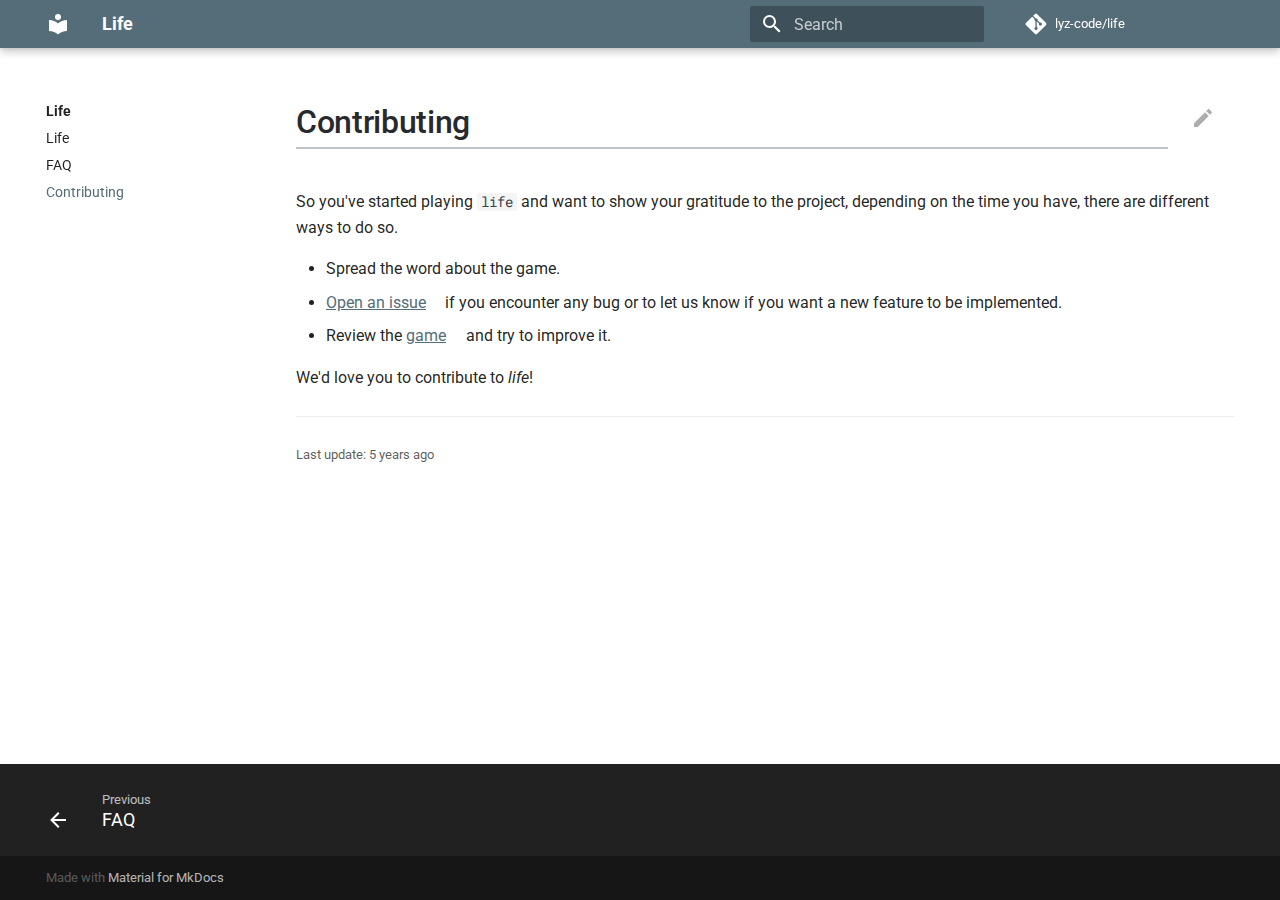
==== commit ded3fcd8: "deploy: f648f3d2b2941e3f4997002b2c899081e9c2ab36" ====
--- a/contributing/index.html
+++ b/contributing/index.html
@@ -1 +1 @@
-<!doctype html><html lang=en class=no-js> <head><meta charset=utf-8><meta name=viewport content="width=device-width,initial-scale=1"><meta name=author content=Lyz><link href=https://lyz-code.github.io/life/contributing/ rel=canonical><link rel=icon href=../assets/images/favicon.png><meta name=generator content="mkdocs-1.2.3, mkdocs-material-8.2.3"><title>Contributing - Life</title><link rel=stylesheet href=../assets/stylesheets/main.e8d9bf0c.min.css><link rel=stylesheet href=../assets/stylesheets/palette.e6a45f82.min.css><meta name=theme-color content=#546d78><link rel=preconnect href=https://fonts.gstatic.com crossorigin><link rel=stylesheet href="https://fonts.googleapis.com/css?family=Roboto:300,300i,400,400i,700,700i%7CRoboto+Mono:400,400i,700,700i&display=fallback"><style>:root{--md-text-font:"Roboto";--md-code-font:"Roboto Mono"}</style><link rel=stylesheet href=../css/timeago.css><link rel=stylesheet href=../stylesheets/extra.css><link rel=stylesheet href=../stylesheets/links.css><script>__md_scope=new URL("..",location),__md_get=(e,_=localStorage,t=__md_scope)=>JSON.parse(_.getItem(t.pathname+"."+e)),__md_set=(e,_,t=localStorage,a=__md_scope)=>{try{t.setItem(a.pathname+"."+e,JSON.stringify(_))}catch(e){}}</script></head> <body dir=ltr data-md-color-scheme data-md-color-primary=blue-grey data-md-color-accent=light-blue> <input class=md-toggle data-md-toggle=drawer type=checkbox id=__drawer autocomplete=off> <input class=md-toggle data-md-toggle=search type=checkbox id=__search autocomplete=off> <label class=md-overlay for=__drawer></label> <div data-md-component=skip> </div> <div data-md-component=announce> </div> <header class=md-header data-md-component=header> <nav class="md-header__inner md-grid" aria-label=Header> <a href=.. title=Life class="md-header__button md-logo" aria-label=Life data-md-component=logo> <svg xmlns=http://www.w3.org/2000/svg viewbox="0 0 24 24"><path d="M12 8a3 3 0 0 0 3-3 3 3 0 0 0-3-3 3 3 0 0 0-3 3 3 3 0 0 0 3 3m0 3.54C9.64 9.35 6.5 8 3 8v11c3.5 0 6.64 1.35 9 3.54 2.36-2.19 5.5-3.54 9-3.54V8c-3.5 0-6.64 1.35-9 3.54z"/></svg> </a> <label class="md-header__button md-icon" for=__drawer> <svg xmlns=http://www.w3.org/2000/svg viewbox="0 0 24 24"><path d="M3 6h18v2H3V6m0 5h18v2H3v-2m0 5h18v2H3v-2z"/></svg> </label> <div class=md-header__title data-md-component=header-title> <div class=md-header__ellipsis> <div class=md-header__topic> <span class=md-ellipsis> Life </span> </div> <div class=md-header__topic data-md-component=header-topic> <span class=md-ellipsis> Contributing </span> </div> </div> </div> <label class="md-header__button md-icon" for=__search> <svg xmlns=http://www.w3.org/2000/svg viewbox="0 0 24 24"><path d="M9.5 3A6.5 6.5 0 0 1 16 9.5c0 1.61-.59 3.09-1.56 4.23l.27.27h.79l5 5-1.5 1.5-5-5v-.79l-.27-.27A6.516 6.516 0 0 1 9.5 16 6.5 6.5 0 0 1 3 9.5 6.5 6.5 0 0 1 9.5 3m0 2C7 5 5 7 5 9.5S7 14 9.5 14 14 12 14 9.5 12 5 9.5 5z"/></svg> </label> <div class=md-search data-md-component=search role=dialog> <label class=md-search__overlay for=__search></label> <div class=md-search__inner role=search> <form class=md-search__form name=search> <input type=text class=md-search__input name=query aria-label=Search placeholder=Search autocapitalize=off autocorrect=off autocomplete=off spellcheck=false data-md-component=search-query required> <label class="md-search__icon md-icon" for=__search> <svg xmlns=http://www.w3.org/2000/svg viewbox="0 0 24 24"><path d="M9.5 3A6.5 6.5 0 0 1 16 9.5c0 1.61-.59 3.09-1.56 4.23l.27.27h.79l5 5-1.5 1.5-5-5v-.79l-.27-.27A6.516 6.516 0 0 1 9.5 16 6.5 6.5 0 0 1 3 9.5 6.5 6.5 0 0 1 9.5 3m0 2C7 5 5 7 5 9.5S7 14 9.5 14 14 12 14 9.5 12 5 9.5 5z"/></svg> <svg xmlns=http://www.w3.org/2000/svg viewbox="0 0 24 24"><path d="M20 11v2H8l5.5 5.5-1.42 1.42L4.16 12l7.92-7.92L13.5 5.5 8 11h12z"/></svg> </label> <nav class=md-search__options aria-label=Search> <button type=reset class="md-search__icon md-icon" aria-label=Clear tabindex=-1> <svg xmlns=http://www.w3.org/2000/svg viewbox="0 0 24 24"><path d="M19 6.41 17.59 5 12 10.59 6.41 5 5 6.41 10.59 12 5 17.59 6.41 19 12 13.41 17.59 19 19 17.59 13.41 12 19 6.41z"/></svg> </button> </nav> </form> <div class=md-search__output> <div class=md-search__scrollwrap data-md-scrollfix> <div class=md-search-result data-md-component=search-result> <div class=md-search-result__meta> Initializing search </div> <ol class=md-search-result__list></ol> </div> </div> </div> </div> </div> <div class=md-header__source> <a href=https://github.com/lyz-code/life/ title="Go to repository" class=md-source data-md-component=source> <div class="md-source__icon md-icon"> <svg xmlns=http://www.w3.org/2000/svg viewbox="0 0 448 512"><!-- Font Awesome Free 6.0.0 by @fontawesome - https://fontawesome.com License - https://fontawesome.com/license/free (Icons: CC BY 4.0, Fonts: SIL OFL 1.1, Code: MIT License) Copyright 2022 Fonticons, Inc.--><path d="M439.55 236.05 244 40.45a28.87 28.87 0 0 0-40.81 0l-40.66 40.63 51.52 51.52c27.06-9.14 52.68 16.77 43.39 43.68l49.66 49.66c34.23-11.8 61.18 31 35.47 56.69-26.49 26.49-70.21-2.87-56-37.34L240.22 199v121.85c25.3 12.54 22.26 41.85 9.08 55a34.34 34.34 0 0 1-48.55 0c-17.57-17.6-11.07-46.91 11.25-56v-123c-20.8-8.51-24.6-30.74-18.64-45L142.57 101 8.45 235.14a28.86 28.86 0 0 0 0 40.81l195.61 195.6a28.86 28.86 0 0 0 40.8 0l194.69-194.69a28.86 28.86 0 0 0 0-40.81z"/></svg> </div> <div class=md-source__repository> lyz-code/life </div> </a> </div> </nav> </header> <div class=md-container data-md-component=container> <main class=md-main data-md-component=main> <div class="md-main__inner md-grid"> <div class="md-sidebar md-sidebar--primary" data-md-component=sidebar data-md-type=navigation> <div class=md-sidebar__scrollwrap> <div class=md-sidebar__inner> <nav class="md-nav md-nav--primary" aria-label=Navigation data-md-level=0> <label class=md-nav__title for=__drawer> <a href=.. title=Life class="md-nav__button md-logo" aria-label=Life data-md-component=logo> <svg xmlns=http://www.w3.org/2000/svg viewbox="0 0 24 24"><path d="M12 8a3 3 0 0 0 3-3 3 3 0 0 0-3-3 3 3 0 0 0-3 3 3 3 0 0 0 3 3m0 3.54C9.64 9.35 6.5 8 3 8v11c3.5 0 6.64 1.35 9 3.54 2.36-2.19 5.5-3.54 9-3.54V8c-3.5 0-6.64 1.35-9 3.54z"/></svg> </a> Life </label> <div class=md-nav__source> <a href=https://github.com/lyz-code/life/ title="Go to repository" class=md-source data-md-component=source> <div class="md-source__icon md-icon"> <svg xmlns=http://www.w3.org/2000/svg viewbox="0 0 448 512"><!-- Font Awesome Free 6.0.0 by @fontawesome - https://fontawesome.com License - https://fontawesome.com/license/free (Icons: CC BY 4.0, Fonts: SIL OFL 1.1, Code: MIT License) Copyright 2022 Fonticons, Inc.--><path d="M439.55 236.05 244 40.45a28.87 28.87 0 0 0-40.81 0l-40.66 40.63 51.52 51.52c27.06-9.14 52.68 16.77 43.39 43.68l49.66 49.66c34.23-11.8 61.18 31 35.47 56.69-26.49 26.49-70.21-2.87-56-37.34L240.22 199v121.85c25.3 12.54 22.26 41.85 9.08 55a34.34 34.34 0 0 1-48.55 0c-17.57-17.6-11.07-46.91 11.25-56v-123c-20.8-8.51-24.6-30.74-18.64-45L142.57 101 8.45 235.14a28.86 28.86 0 0 0 0 40.81l195.61 195.6a28.86 28.86 0 0 0 40.8 0l194.69-194.69a28.86 28.86 0 0 0 0-40.81z"/></svg> </div> <div class=md-source__repository> lyz-code/life </div> </a> </div> <ul class=md-nav__list data-md-scrollfix> <li class=md-nav__item> <a href=.. class=md-nav__link> Life </a> </li> <li class=md-nav__item> <a href=../faq/ class=md-nav__link> FAQ </a> </li> <li class="md-nav__item md-nav__item--active"> <input class="md-nav__toggle md-toggle" data-md-toggle=toc type=checkbox id=__toc> <a href=./ class="md-nav__link md-nav__link--active"> Contributing </a> </li> </ul> </nav> </div> </div> </div> <div class=md-content data-md-component=content> <article class="md-content__inner md-typeset"> <a href=https://github.com/lyz-code/life/edit/master/docs/contributing.md title="Edit this page" class="md-content__button md-icon"> <svg xmlns=http://www.w3.org/2000/svg viewbox="0 0 24 24"><path d="M20.71 7.04c.39-.39.39-1.04 0-1.41l-2.34-2.34c-.37-.39-1.02-.39-1.41 0l-1.84 1.83 3.75 3.75M3 17.25V21h3.75L17.81 9.93l-3.75-3.75L3 17.25z"/></svg> </a> <h1>Contributing</h1> <p>So you've started playing <code>life</code> and want to show your gratitude to the project, depending on the time you have, there are different ways to do so.</p> <ul> <li>Spread the word about the game.</li> <li><a href=https://github.com/lyz-code/life/issues/new>Open an issue</a> if you encounter any bug or to let us know if you want a new feature to be implemented.</li> <li>Review the <a href=https://lyz-code.github.io/life>game</a> and try to improve it.</li> </ul> <p>We'd love you to contribute to <em>life</em>!</p> <hr> <div class=md-source-file> <small> Last update: <span class="git-revision-date-localized-plugin git-revision-date-localized-plugin-timeago"><span class=timeago datetime=2021-06-22T20:42:42+00:00 locale=en></span></span><span class="git-revision-date-localized-plugin git-revision-date-localized-plugin-iso_date">2021-06-22</span> </small> </div> </article> </div> </div> </main> <footer class=md-footer> <nav class="md-footer__inner md-grid" aria-label=Footer> <a href=../faq/ class="md-footer__link md-footer__link--prev" aria-label="Previous: FAQ" rel=prev> <div class="md-footer__button md-icon"> <svg xmlns=http://www.w3.org/2000/svg viewbox="0 0 24 24"><path d="M20 11v2H8l5.5 5.5-1.42 1.42L4.16 12l7.92-7.92L13.5 5.5 8 11h12z"/></svg> </div> <div class=md-footer__title> <div class=md-ellipsis> <span class=md-footer__direction> Previous </span> FAQ </div> </div> </a> </nav> <div class="md-footer-meta md-typeset"> <div class="md-footer-meta__inner md-grid"> <div class=md-copyright> Made with <a href=https://squidfunk.github.io/mkdocs-material/ target=_blank rel=noopener> Material for MkDocs </a> </div> </div> </div> </footer> </div> <div class=md-dialog data-md-component=dialog> <div class="md-dialog__inner md-typeset"></div> </div> <script id=__config type=application/json>{"base": "..", "features": ["navigation.instant"], "translations": {"clipboard.copy": "Copy to clipboard", "clipboard.copied": "Copied to clipboard", "search.config.lang": "en", "search.config.pipeline": "trimmer, stopWordFilter", "search.config.separator": "[\\s\\-]+", "search.placeholder": "Search", "search.result.placeholder": "Type to start searching", "search.result.none": "No matching documents", "search.result.one": "1 matching document", "search.result.other": "# matching documents", "search.result.more.one": "1 more on this page", "search.result.more.other": "# more on this page", "search.result.term.missing": "Missing", "select.version.title": "Select version"}, "search": "../assets/javascripts/workers/search.bd0b6b67.min.js"}</script> <script src=../assets/javascripts/bundle.b88e97c5.min.js></script> <script src=../js/timeago.min.js></script> <script src=../js/timeago_mkdocs_material.js></script> </body> </html>+<!doctype html><html lang=en class=no-js> <head><meta charset=utf-8><meta name=viewport content="width=device-width,initial-scale=1"><meta name=author content=Lyz><link href=https://lyz-code.github.io/life/contributing/ rel=canonical><link rel=icon href=../assets/images/favicon.png><meta name=generator content="mkdocs-1.2.3, mkdocs-material-8.2.4"><title>Contributing - Life</title><link rel=stylesheet href=../assets/stylesheets/main.2d9f7617.min.css><link rel=stylesheet href=../assets/stylesheets/palette.e6a45f82.min.css><meta name=theme-color content=#546d78><link rel=preconnect href=https://fonts.gstatic.com crossorigin><link rel=stylesheet href="https://fonts.googleapis.com/css?family=Roboto:300,300i,400,400i,700,700i%7CRoboto+Mono:400,400i,700,700i&display=fallback"><style>:root{--md-text-font:"Roboto";--md-code-font:"Roboto Mono"}</style><link rel=stylesheet href=../css/timeago.css><link rel=stylesheet href=../stylesheets/extra.css><link rel=stylesheet href=../stylesheets/links.css><script>__md_scope=new URL("..",location),__md_get=(e,_=localStorage,t=__md_scope)=>JSON.parse(_.getItem(t.pathname+"."+e)),__md_set=(e,_,t=localStorage,a=__md_scope)=>{try{t.setItem(a.pathname+"."+e,JSON.stringify(_))}catch(e){}}</script></head> <body dir=ltr data-md-color-scheme data-md-color-primary=blue-grey data-md-color-accent=light-blue> <input class=md-toggle data-md-toggle=drawer type=checkbox id=__drawer autocomplete=off> <input class=md-toggle data-md-toggle=search type=checkbox id=__search autocomplete=off> <label class=md-overlay for=__drawer></label> <div data-md-component=skip> </div> <div data-md-component=announce> </div> <header class=md-header data-md-component=header> <nav class="md-header__inner md-grid" aria-label=Header> <a href=.. title=Life class="md-header__button md-logo" aria-label=Life data-md-component=logo> <svg xmlns=http://www.w3.org/2000/svg viewbox="0 0 24 24"><path d="M12 8a3 3 0 0 0 3-3 3 3 0 0 0-3-3 3 3 0 0 0-3 3 3 3 0 0 0 3 3m0 3.54C9.64 9.35 6.5 8 3 8v11c3.5 0 6.64 1.35 9 3.54 2.36-2.19 5.5-3.54 9-3.54V8c-3.5 0-6.64 1.35-9 3.54z"/></svg> </a> <label class="md-header__button md-icon" for=__drawer> <svg xmlns=http://www.w3.org/2000/svg viewbox="0 0 24 24"><path d="M3 6h18v2H3V6m0 5h18v2H3v-2m0 5h18v2H3v-2z"/></svg> </label> <div class=md-header__title data-md-component=header-title> <div class=md-header__ellipsis> <div class=md-header__topic> <span class=md-ellipsis> Life </span> </div> <div class=md-header__topic data-md-component=header-topic> <span class=md-ellipsis> Contributing </span> </div> </div> </div> <label class="md-header__button md-icon" for=__search> <svg xmlns=http://www.w3.org/2000/svg viewbox="0 0 24 24"><path d="M9.5 3A6.5 6.5 0 0 1 16 9.5c0 1.61-.59 3.09-1.56 4.23l.27.27h.79l5 5-1.5 1.5-5-5v-.79l-.27-.27A6.516 6.516 0 0 1 9.5 16 6.5 6.5 0 0 1 3 9.5 6.5 6.5 0 0 1 9.5 3m0 2C7 5 5 7 5 9.5S7 14 9.5 14 14 12 14 9.5 12 5 9.5 5z"/></svg> </label> <div class=md-search data-md-component=search role=dialog> <label class=md-search__overlay for=__search></label> <div class=md-search__inner role=search> <form class=md-search__form name=search> <input type=text class=md-search__input name=query aria-label=Search placeholder=Search autocapitalize=off autocorrect=off autocomplete=off spellcheck=false data-md-component=search-query required> <label class="md-search__icon md-icon" for=__search> <svg xmlns=http://www.w3.org/2000/svg viewbox="0 0 24 24"><path d="M9.5 3A6.5 6.5 0 0 1 16 9.5c0 1.61-.59 3.09-1.56 4.23l.27.27h.79l5 5-1.5 1.5-5-5v-.79l-.27-.27A6.516 6.516 0 0 1 9.5 16 6.5 6.5 0 0 1 3 9.5 6.5 6.5 0 0 1 9.5 3m0 2C7 5 5 7 5 9.5S7 14 9.5 14 14 12 14 9.5 12 5 9.5 5z"/></svg> <svg xmlns=http://www.w3.org/2000/svg viewbox="0 0 24 24"><path d="M20 11v2H8l5.5 5.5-1.42 1.42L4.16 12l7.92-7.92L13.5 5.5 8 11h12z"/></svg> </label> <nav class=md-search__options aria-label=Search> <button type=reset class="md-search__icon md-icon" aria-label=Clear tabindex=-1> <svg xmlns=http://www.w3.org/2000/svg viewbox="0 0 24 24"><path d="M19 6.41 17.59 5 12 10.59 6.41 5 5 6.41 10.59 12 5 17.59 6.41 19 12 13.41 17.59 19 19 17.59 13.41 12 19 6.41z"/></svg> </button> </nav> </form> <div class=md-search__output> <div class=md-search__scrollwrap data-md-scrollfix> <div class=md-search-result data-md-component=search-result> <div class=md-search-result__meta> Initializing search </div> <ol class=md-search-result__list></ol> </div> </div> </div> </div> </div> <div class=md-header__source> <a href=https://github.com/lyz-code/life/ title="Go to repository" class=md-source data-md-component=source> <div class="md-source__icon md-icon"> <svg xmlns=http://www.w3.org/2000/svg viewbox="0 0 448 512"><!-- Font Awesome Free 6.0.0 by @fontawesome - https://fontawesome.com License - https://fontawesome.com/license/free (Icons: CC BY 4.0, Fonts: SIL OFL 1.1, Code: MIT License) Copyright 2022 Fonticons, Inc.--><path d="M439.55 236.05 244 40.45a28.87 28.87 0 0 0-40.81 0l-40.66 40.63 51.52 51.52c27.06-9.14 52.68 16.77 43.39 43.68l49.66 49.66c34.23-11.8 61.18 31 35.47 56.69-26.49 26.49-70.21-2.87-56-37.34L240.22 199v121.85c25.3 12.54 22.26 41.85 9.08 55a34.34 34.34 0 0 1-48.55 0c-17.57-17.6-11.07-46.91 11.25-56v-123c-20.8-8.51-24.6-30.74-18.64-45L142.57 101 8.45 235.14a28.86 28.86 0 0 0 0 40.81l195.61 195.6a28.86 28.86 0 0 0 40.8 0l194.69-194.69a28.86 28.86 0 0 0 0-40.81z"/></svg> </div> <div class=md-source__repository> lyz-code/life </div> </a> </div> </nav> </header> <div class=md-container data-md-component=container> <main class=md-main data-md-component=main> <div class="md-main__inner md-grid"> <div class="md-sidebar md-sidebar--primary" data-md-component=sidebar data-md-type=navigation> <div class=md-sidebar__scrollwrap> <div class=md-sidebar__inner> <nav class="md-nav md-nav--primary" aria-label=Navigation data-md-level=0> <label class=md-nav__title for=__drawer> <a href=.. title=Life class="md-nav__button md-logo" aria-label=Life data-md-component=logo> <svg xmlns=http://www.w3.org/2000/svg viewbox="0 0 24 24"><path d="M12 8a3 3 0 0 0 3-3 3 3 0 0 0-3-3 3 3 0 0 0-3 3 3 3 0 0 0 3 3m0 3.54C9.64 9.35 6.5 8 3 8v11c3.5 0 6.64 1.35 9 3.54 2.36-2.19 5.5-3.54 9-3.54V8c-3.5 0-6.64 1.35-9 3.54z"/></svg> </a> Life </label> <div class=md-nav__source> <a href=https://github.com/lyz-code/life/ title="Go to repository" class=md-source data-md-component=source> <div class="md-source__icon md-icon"> <svg xmlns=http://www.w3.org/2000/svg viewbox="0 0 448 512"><!-- Font Awesome Free 6.0.0 by @fontawesome - https://fontawesome.com License - https://fontawesome.com/license/free (Icons: CC BY 4.0, Fonts: SIL OFL 1.1, Code: MIT License) Copyright 2022 Fonticons, Inc.--><path d="M439.55 236.05 244 40.45a28.87 28.87 0 0 0-40.81 0l-40.66 40.63 51.52 51.52c27.06-9.14 52.68 16.77 43.39 43.68l49.66 49.66c34.23-11.8 61.18 31 35.47 56.69-26.49 26.49-70.21-2.87-56-37.34L240.22 199v121.85c25.3 12.54 22.26 41.85 9.08 55a34.34 34.34 0 0 1-48.55 0c-17.57-17.6-11.07-46.91 11.25-56v-123c-20.8-8.51-24.6-30.74-18.64-45L142.57 101 8.45 235.14a28.86 28.86 0 0 0 0 40.81l195.61 195.6a28.86 28.86 0 0 0 40.8 0l194.69-194.69a28.86 28.86 0 0 0 0-40.81z"/></svg> </div> <div class=md-source__repository> lyz-code/life </div> </a> </div> <ul class=md-nav__list data-md-scrollfix> <li class=md-nav__item> <a href=.. class=md-nav__link> Life </a> </li> <li class=md-nav__item> <a href=../faq/ class=md-nav__link> FAQ </a> </li> <li class="md-nav__item md-nav__item--active"> <input class="md-nav__toggle md-toggle" data-md-toggle=toc type=checkbox id=__toc> <a href=./ class="md-nav__link md-nav__link--active"> Contributing </a> </li> </ul> </nav> </div> </div> </div> <div class=md-content data-md-component=content> <article class="md-content__inner md-typeset"> <a href=https://github.com/lyz-code/life/edit/master/docs/contributing.md title="Edit this page" class="md-content__button md-icon"> <svg xmlns=http://www.w3.org/2000/svg viewbox="0 0 24 24"><path d="M20.71 7.04c.39-.39.39-1.04 0-1.41l-2.34-2.34c-.37-.39-1.02-.39-1.41 0l-1.84 1.83 3.75 3.75M3 17.25V21h3.75L17.81 9.93l-3.75-3.75L3 17.25z"/></svg> </a> <h1>Contributing</h1> <p>So you've started playing <code>life</code> and want to show your gratitude to the project, depending on the time you have, there are different ways to do so.</p> <ul> <li>Spread the word about the game.</li> <li><a href=https://github.com/lyz-code/life/issues/new>Open an issue</a> if you encounter any bug or to let us know if you want a new feature to be implemented.</li> <li>Review the <a href=https://lyz-code.github.io/life>game</a> and try to improve it.</li> </ul> <p>We'd love you to contribute to <em>life</em>!</p> <hr> <div class=md-source-file> <small> Last update: <span class="git-revision-date-localized-plugin git-revision-date-localized-plugin-timeago"><span class=timeago datetime=2021-06-22T20:42:42+00:00 locale=en></span></span><span class="git-revision-date-localized-plugin git-revision-date-localized-plugin-iso_date">2021-06-22</span> </small> </div> </article> </div> </div> </main> <footer class=md-footer> <nav class="md-footer__inner md-grid" aria-label=Footer> <a href=../faq/ class="md-footer__link md-footer__link--prev" aria-label="Previous: FAQ" rel=prev> <div class="md-footer__button md-icon"> <svg xmlns=http://www.w3.org/2000/svg viewbox="0 0 24 24"><path d="M20 11v2H8l5.5 5.5-1.42 1.42L4.16 12l7.92-7.92L13.5 5.5 8 11h12z"/></svg> </div> <div class=md-footer__title> <div class=md-ellipsis> <span class=md-footer__direction> Previous </span> FAQ </div> </div> </a> </nav> <div class="md-footer-meta md-typeset"> <div class="md-footer-meta__inner md-grid"> <div class=md-copyright> Made with <a href=https://squidfunk.github.io/mkdocs-material/ target=_blank rel=noopener> Material for MkDocs </a> </div> </div> </div> </footer> </div> <div class=md-dialog data-md-component=dialog> <div class="md-dialog__inner md-typeset"></div> </div> <script id=__config type=application/json>{"base": "..", "features": ["navigation.instant"], "translations": {"clipboard.copy": "Copy to clipboard", "clipboard.copied": "Copied to clipboard", "search.config.lang": "en", "search.config.pipeline": "trimmer, stopWordFilter", "search.config.separator": "[\\s\\-]+", "search.placeholder": "Search", "search.result.placeholder": "Type to start searching", "search.result.none": "No matching documents", "search.result.one": "1 matching document", "search.result.other": "# matching documents", "search.result.more.one": "1 more on this page", "search.result.more.other": "# more on this page", "search.result.term.missing": "Missing", "select.version.title": "Select version"}, "search": "../assets/javascripts/workers/search.bd0b6b67.min.js"}</script> <script src=../assets/javascripts/bundle.5413a266.min.js></script> <script src=../js/timeago.min.js></script> <script src=../js/timeago_mkdocs_material.js></script> </body> </html>